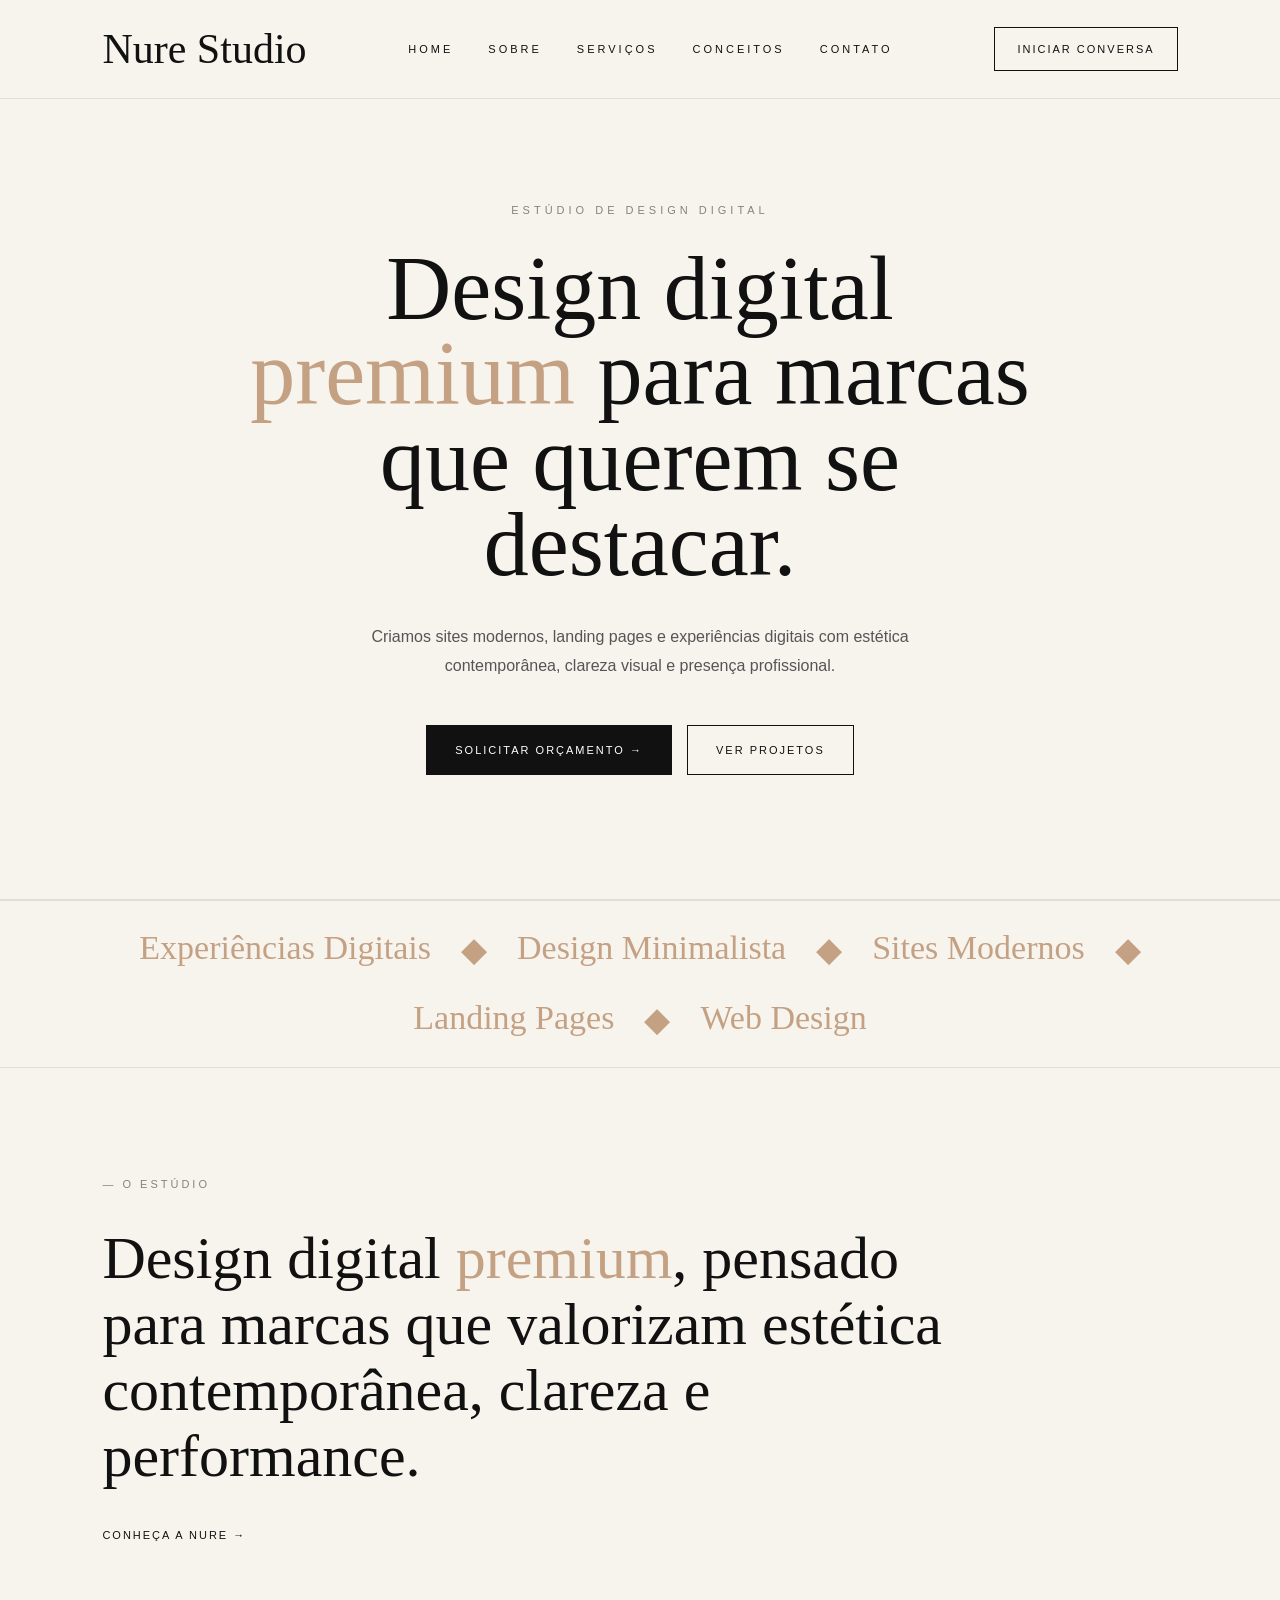
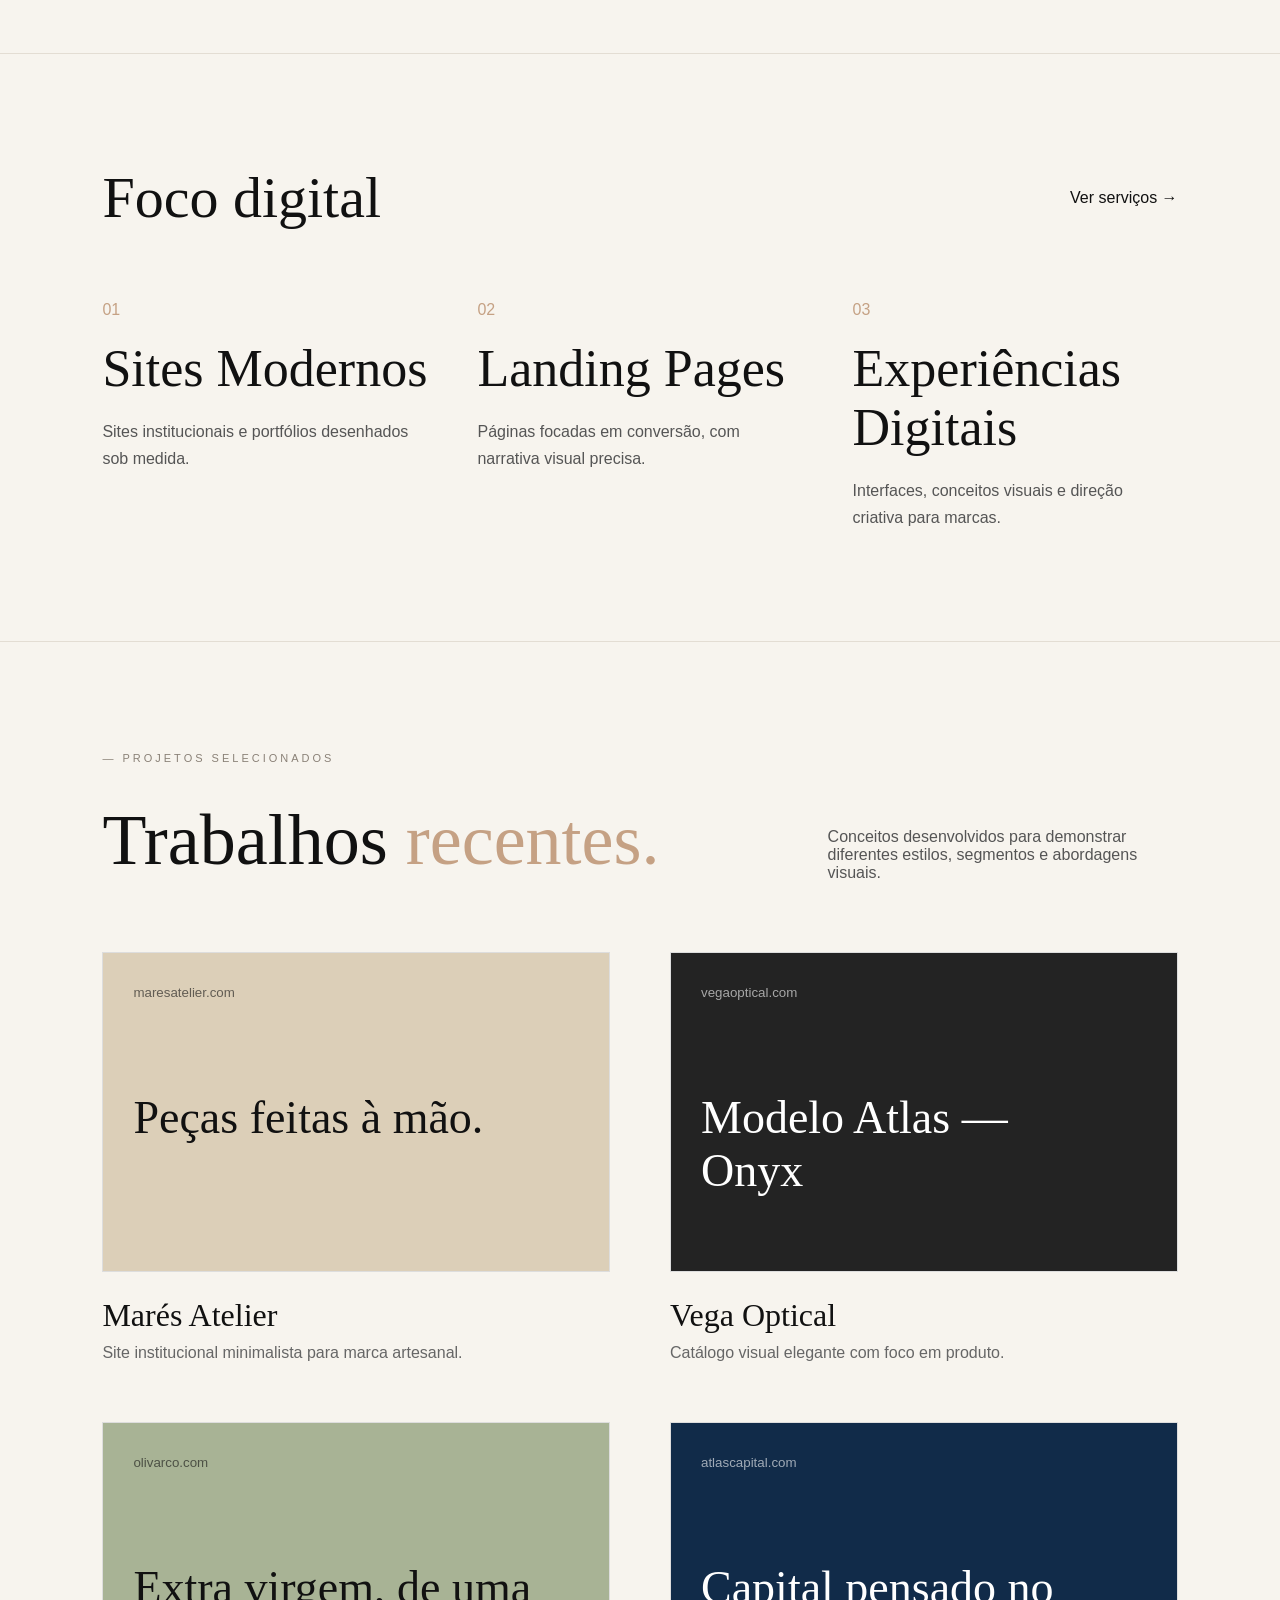
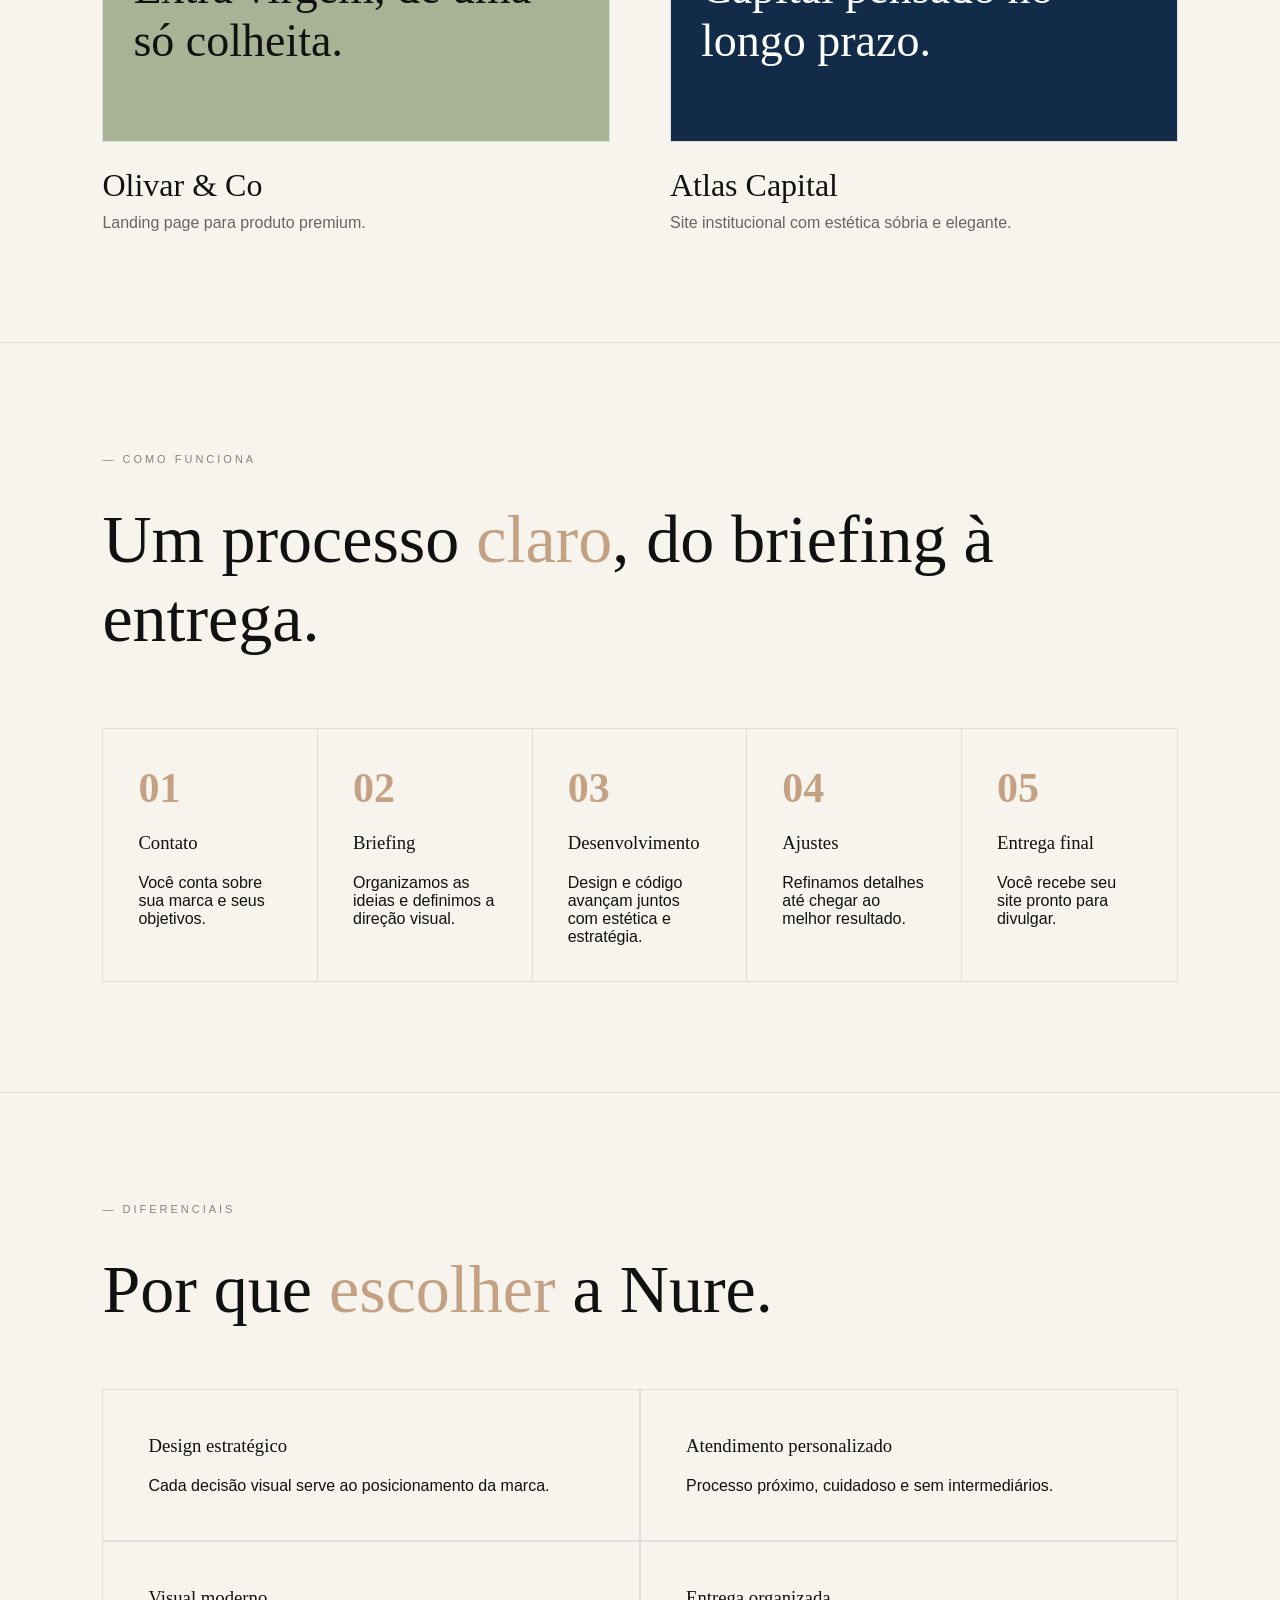
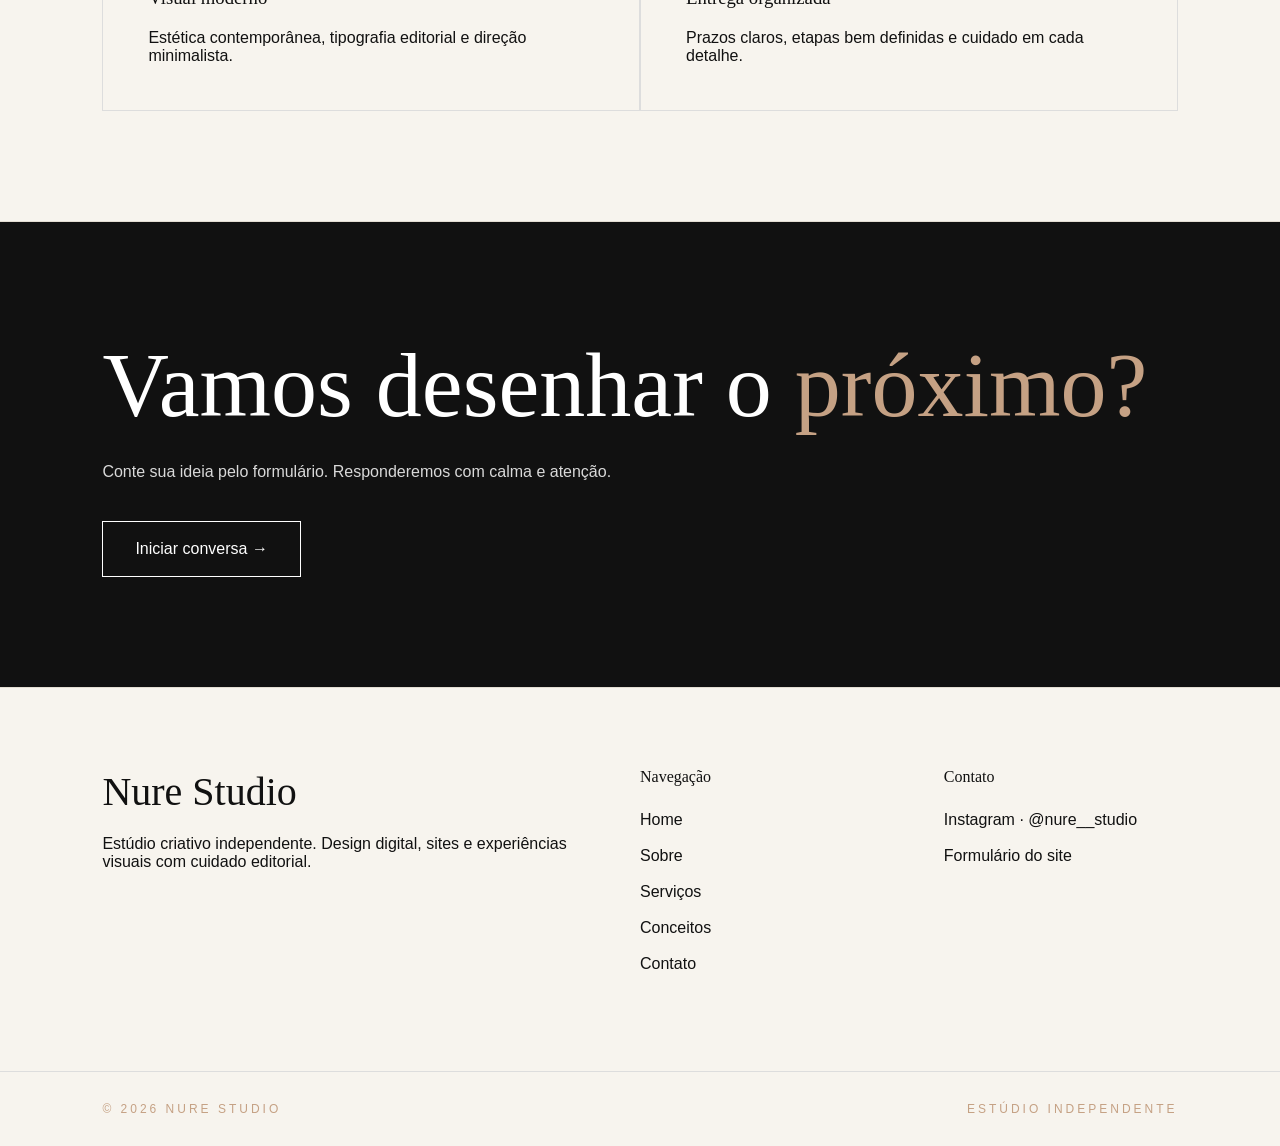
==== index.html @ b8e498fc "Primeira versão do site Nure Studio" ====
<!DOCTYPE html>
<html lang="pt-BR">
<head>
  <meta charset="UTF-8">
  <meta name="viewport" content="width=device-width, initial-scale=1.0">
  <title>Nure Studio</title>
  <link rel="stylesheet" href="style.css">
</head>

<body>

<header>
  <div class="logo">Nure Studio</div>

  <nav>
    <a href="#inicio">Home</a>
    <a href="#sobre">Sobre</a>
    <a href="#servicos">Serviços</a>
    <a href="#conceitos">Conceitos</a>
    <a href="#contato">Contato</a>
  </nav>

  <a class="btn-menu" href="https://tally.so/r/obk9oO" target="_blank">Iniciar conversa</a>
</header>

<section class="hero" id="inicio">
  <div class="tag">Estúdio de design digital</div>

  <h1>Design digital <span>premium</span> para marcas que querem se destacar.</h1>

  <p>
    Criamos sites modernos, landing pages e experiências digitais com estética contemporânea,
    clareza visual e presença profissional.
  </p>

  <div class="botoes">
    <a href="https://tally.so/r/obk9oO" target="_blank">Solicitar orçamento →</a>
    <a href="#conceitos">Ver projetos</a>
  </div>
</section>

<div class="faixa">
  <span>Experiências Digitais</span>
  <span>◆</span>
  <span>Design Minimalista</span>
  <span>◆</span>
  <span>Sites Modernos</span>
  <span>◆</span>
  <span>Landing Pages</span>
  <span>◆</span>
  <span>Web Design</span>
</div>

<section class="sobre" id="sobre">
  <div class="mini">— O Estúdio</div>

  <h2>
    Design digital <span>premium</span>, pensado para marcas que valorizam estética contemporânea,
    clareza e performance.
  </h2>

  <a class="link-texto" href="https://instagram.com/nure__studio" target="_blank">Conheça a Nure →</a>
</section>

<section id="servicos">
  <div class="topo-secao">
    <h2>Foco digital</h2>
    <a href="https://tally.so/r/obk9oO" target="_blank">Ver serviços →</a>
  </div>

  <div class="lista-servicos">
    <div>
      <span>01</span>
      <h3>Sites Modernos</h3>
      <p>Sites institucionais e portfólios desenhados sob medida.</p>
    </div>

    <div>
      <span>02</span>
      <h3>Landing Pages</h3>
      <p>Páginas focadas em conversão, com narrativa visual precisa.</p>
    </div>

    <div>
      <span>03</span>
      <h3>Experiências Digitais</h3>
      <p>Interfaces, conceitos visuais e direção criativa para marcas.</p>
    </div>
  </div>
</section>

<section class="projetos" id="conceitos">
  <div class="mini">— Projetos selecionados</div>

  <div class="titulo-duplo">
    <h2>Trabalhos <span>recentes.</span></h2>

    <p>
      Conceitos desenvolvidos para demonstrar diferentes estilos,
      segmentos e abordagens visuais.
    </p>
  </div>

  <div class="grid-projetos">

    <a class="projeto" href="projetos/mares-atelier.html" target="_blank">
      <div class="mockup bege">
        <small>maresatelier.com</small>
        <h3>Peças feitas à mão.</h3>
      </div>
      <h4>Marés Atelier</h4>
      <p>Site institucional minimalista para marca artesanal.</p>
    </a>

    <a class="projeto" href="projetos/vega-optical.html" target="_blank">
      <div class="mockup escuro">
        <small>vegaoptical.com</small>
        <h3>Modelo Atlas — Onyx</h3>
      </div>
      <h4>Vega Optical</h4>
      <p>Catálogo visual elegante com foco em produto.</p>
    </a>

    <a class="projeto" href="projetos/olivar-co.html" target="_blank">
      <div class="mockup verde">
        <small>olivarco.com</small>
        <h3>Extra virgem, de uma só colheita.</h3>
      </div>
      <h4>Olivar & Co</h4>
      <p>Landing page para produto premium.</p>
    </a>

    <a class="projeto" href="projetos/atlas-capital.html" target="_blank">
      <div class="mockup azul">
        <small>atlascapital.com</small>
        <h3>Capital pensado no longo prazo.</h3>
      </div>
      <h4>Atlas Capital</h4>
      <p>Site institucional com estética sóbria e elegante.</p>
    </a>

  </div>
</section>

<section class="processo" id="processo">
  <div class="mini">— Como funciona</div>

  <h2>Um processo <span>claro</span>, do briefing à entrega.</h2>

  <div class="passos">
    <div>
      <strong>01</strong>
      <h3>Contato</h3>
      <p>Você conta sobre sua marca e seus objetivos.</p>
    </div>

    <div>
      <strong>02</strong>
      <h3>Briefing</h3>
      <p>Organizamos as ideias e definimos a direção visual.</p>
    </div>

    <div>
      <strong>03</strong>
      <h3>Desenvolvimento</h3>
      <p>Design e código avançam juntos com estética e estratégia.</p>
    </div>

    <div>
      <strong>04</strong>
      <h3>Ajustes</h3>
      <p>Refinamos detalhes até chegar ao melhor resultado.</p>
    </div>

    <div>
      <strong>05</strong>
      <h3>Entrega final</h3>
      <p>Você recebe seu site pronto para divulgar.</p>
    </div>
  </div>
</section>

<section class="diferenciais">
  <div class="mini">— Diferenciais</div>

  <h2>Por que <span>escolher</span> a Nure.</h2>

  <div class="grid-diferenciais">
    <div>
      <h3>Design estratégico</h3>
      <p>Cada decisão visual serve ao posicionamento da marca.</p>
    </div>

    <div>
      <h3>Atendimento personalizado</h3>
      <p>Processo próximo, cuidadoso e sem intermediários.</p>
    </div>

    <div>
      <h3>Visual moderno</h3>
      <p>Estética contemporânea, tipografia editorial e direção minimalista.</p>
    </div>

    <div>
      <h3>Entrega organizada</h3>
      <p>Prazos claros, etapas bem definidas e cuidado em cada detalhe.</p>
    </div>
  </div>
</section>

<section class="contato" id="contato">
  <h2>Vamos desenhar o <span>próximo?</span></h2>

  <p>Conte sua ideia pelo formulário. Responderemos com calma e atenção.</p>

  <a class="btn-final" href="https://tally.so/r/obk9oO" target="_blank">Iniciar conversa →</a>
</section>

<footer>
  <div>
    <h3>Nure Studio</h3>
    <p>Estúdio criativo independente. Design digital, sites e experiências visuais com cuidado editorial.</p>
  </div>

  <div>
    <h4>Navegação</h4>
    <a href="#inicio">Home</a>
    <a href="#sobre">Sobre</a>
    <a href="#servicos">Serviços</a>
    <a href="#conceitos">Conceitos</a>
    <a href="#contato">Contato</a>
  </div>

  <div>
    <h4>Contato</h4>
    <a href="https://instagram.com/nure__studio" target="_blank">Instagram · @nure__studio</a>
    <a href="https://tally.so/r/obk9oO" target="_blank">Formulário do site</a>
  </div>
</footer>

<div class="copy">
  <span>© 2026 Nure Studio</span>
  <span>Estúdio independente</span>
</div>

<script src="script.js"></script>
</body>
</html>
<meta name="description"
content="Nure Studio - Estúdio de design digital especializado em sites modernos, landing pages e experiências digitais.">

<meta name="keywords"
content="site profissional, landing page, web design, design digital, nure studio">

<meta name="author"
content="Nure Studio">
---- style.css ----
*{
    margin:0;
    padding:0;
    box-sizing:border-box;
}

html{
    scroll-behavior:smooth;
}

body{
    background:#F7F4EE;
    color:#111;
    font-family:Arial, sans-serif;
}

h1,h2,h3,h4{
    font-family:Georgia,"Times New Roman",serif;
    font-weight:400;
}

a{
    text-decoration:none;
    color:inherit;
}

span{
    color:#C5A184;
}

/* HEADER */

header{

    width:100%;

    padding:25px 8%;

    display:flex;

    justify-content:space-between;

    align-items:center;

    position:fixed;

    top:0;

    left:0;

    background:#F7F4EE;

    border-bottom:1px solid #E3DDD3;

    z-index:999;

}

.logo{

    font-family:Georgia;

    font-size:42px;

}

nav{

    display:flex;

    gap:35px;

}

nav a{

    font-size:11px;

    letter-spacing:3px;

    text-transform:uppercase;

}

.btn-menu{

    border:1px solid #111;

    padding:15px 22px;

    font-size:11px;

    letter-spacing:2px;

    text-transform:uppercase;

    transition:.3s;

}

.btn-menu:hover{

    background:#111;

    color:white;

}

/* HERO */

.hero{

    min-height:100vh;

    padding:180px 8% 100px;

    display:flex;

    flex-direction:column;

    align-items:center;

    justify-content:center;

    text-align:center;

}

.tag{

    font-size:11px;

    letter-spacing:4px;

    text-transform:uppercase;

    color:#8a8177;

    margin-bottom:30px;

}

.hero h1{

    max-width:850px;

    font-size:90px;

    line-height:.95;

}

.hero p{

    max-width:650px;

    margin-top:35px;

    color:#555;

    line-height:1.8;

}

.botoes{

    margin-top:45px;

    display:flex;

    gap:15px;

}

.botoes a{

    padding:18px 28px;

    border:1px solid #111;

    font-size:11px;

    letter-spacing:2px;

    text-transform:uppercase;

}

.botoes a:first-child{

    background:#111;

    color:white;

}

/* FAIXA */

.faixa{

    padding:28px;

    border-top:1px solid #E3DDD3;

    border-bottom:1px solid #E3DDD3;

    display:flex;

    justify-content:center;

    gap:30px;

    flex-wrap:wrap;

    font-family:Georgia;

    font-size:34px;

    color:#666;

}

/* GERAL */

section{

    padding:110px 8%;

    border-bottom:1px solid #E3DDD3;

}

.mini{

    font-size:11px;

    letter-spacing:3px;

    text-transform:uppercase;

    color:#8a8177;

    margin-bottom:35px;

}

/* SOBRE */

.sobre h2{

    max-width:900px;

    font-size:60px;

    line-height:1.1;

}

.link-texto{

    margin-top:40px;

    display:inline-block;

    font-size:11px;

    letter-spacing:2px;

    text-transform:uppercase;

}

/* SERVIÇOS */

.topo-secao{

    display:flex;

    justify-content:space-between;

    align-items:center;

    margin-bottom:70px;

}

.topo-secao h2{

    font-size:58px;

}

.lista-servicos{

    display:grid;

    grid-template-columns:repeat(3,1fr);

    gap:50px;

}

.lista-servicos h3{

    margin-top:20px;

    font-size:52px;

}

.lista-servicos p{

    margin-top:20px;

    color:#555;

    line-height:1.7;

}

/* PROJETOS */

.titulo-duplo{

    display:flex;

    justify-content:space-between;

    align-items:flex-end;

    margin-bottom:70px;

}

.titulo-duplo h2{

    font-size:72px;

}

.titulo-duplo p{

    max-width:350px;

    color:#555;

}

.grid-projetos{

    display:grid;

    grid-template-columns:repeat(2,1fr);

    gap:60px;

}

.projeto{

    display:block;

    color:inherit;

}

.mockup{

    height:320px;

    border:1px solid #ddd;

    padding:30px;

    transition:.35s;

}

.mockup small{

    opacity:.6;

}

.mockup h3{

    margin-top:90px;

    font-size:46px;

    max-width:400px;

}

.projeto:hover .mockup{

    transform:translateY(-10px);

}

.bege{

    background:#DCCFB8;

}

.escuro{

    background:#232323;

    color:white;

}

.verde{

    background:#A8B395;

}

.azul{

    background:#112B49;

    color:white;

}

.projeto h4{

    margin-top:25px;

    font-size:32px;

}

.projeto p{

    margin-top:10px;

    color:#666;

}

/* PROCESSO */

.processo h2{

    font-size:68px;

    margin-bottom:70px;

}

.passos{

    display:grid;

    grid-template-columns:repeat(5,1fr);

    border:1px solid #ddd;

}

.passos div{

    padding:35px;

    border-right:1px solid #ddd;

}

.passos div:last-child{

    border-right:none;

}

.passos strong{

    font-size:42px;

    color:#C5A184;

    font-family:Georgia;

}

.passos h3{

    margin-top:20px;

    margin-bottom:20px;

}

/* DIFERENCIAIS */

.diferenciais h2{

    font-size:68px;

    margin-bottom:60px;

}

.grid-diferenciais{

    display:grid;

    grid-template-columns:repeat(2,1fr);

}

.grid-diferenciais div{

    padding:45px;

    border:1px solid #ddd;

}

.grid-diferenciais h3{

    margin-bottom:20px;

}

/* CONTATO */

.contato{

    background:#111;

    color:white;

}

.contato h2{

    font-size:92px;

}

.contato p{

    margin-top:25px;

    color:#d9d9d9;

}

.btn-final{

    display:inline-block;

    margin-top:40px;

    padding:18px 32px;

    border:1px solid white;

}

/* FOOTER */

footer{

    display:grid;

    grid-template-columns:2fr 1fr 1fr;

    gap:70px;

    padding:80px 8%;

}

footer h3{

    font-size:40px;

    margin-bottom:20px;

}

footer h4{

    margin-bottom:25px;

}

footer a{

    display:block;

    margin-bottom:18px;

}

.copy{

    border-top:1px solid #ddd;

    padding:30px 8%;

    display:flex;

    justify-content:space-between;

    font-size:12px;

    letter-spacing:3px;

    text-transform:uppercase;

}

/* RESPONSIVO */

@media(max-width:900px){

    nav{

        display:none;

    }

    .hero h1{

        font-size:55px;

    }

    .faixa{

        font-size:22px;

    }

    .lista-servicos,

    .grid-projetos,

    .passos,

    .grid-diferenciais,

    footer{

        grid-template-columns:1fr;

    }

    .titulo-duplo{

        flex-direction:column;

        gap:30px;

    }

    .contato h2{

        font-size:56px;

    }

}
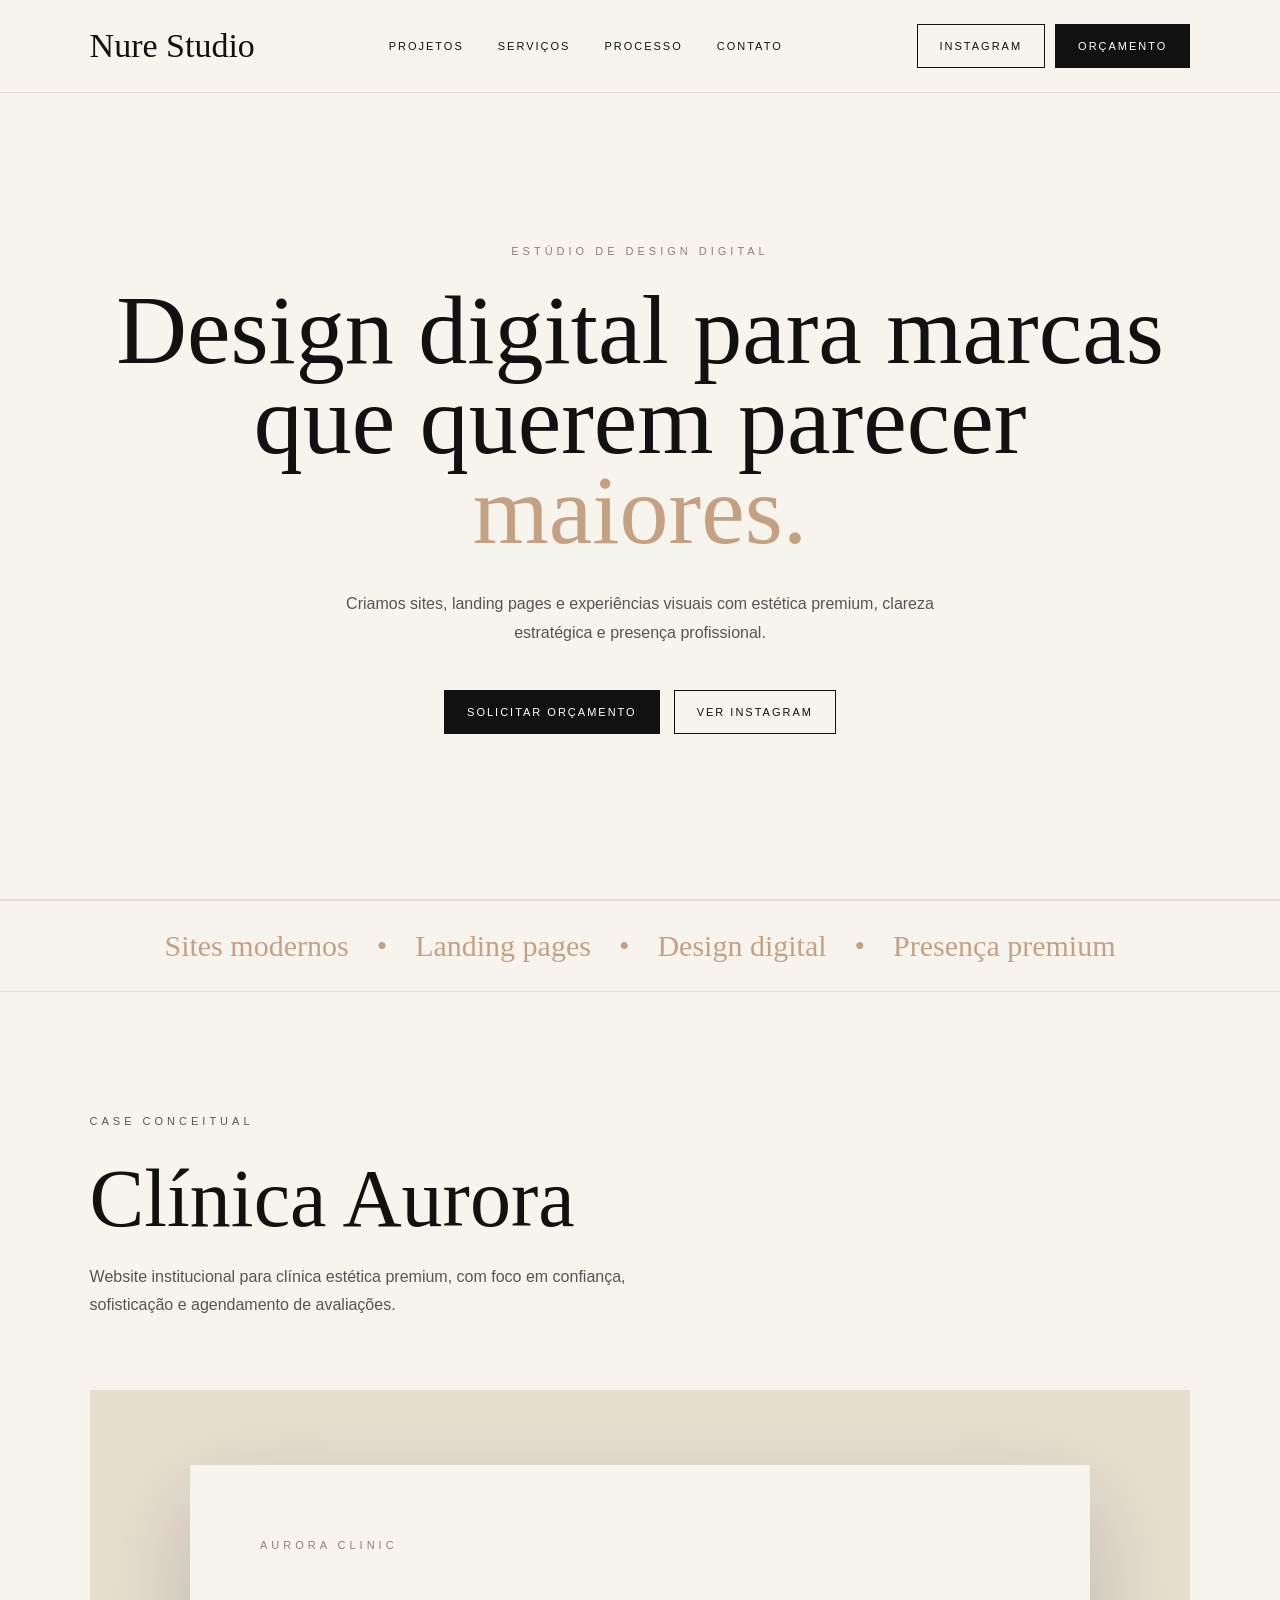
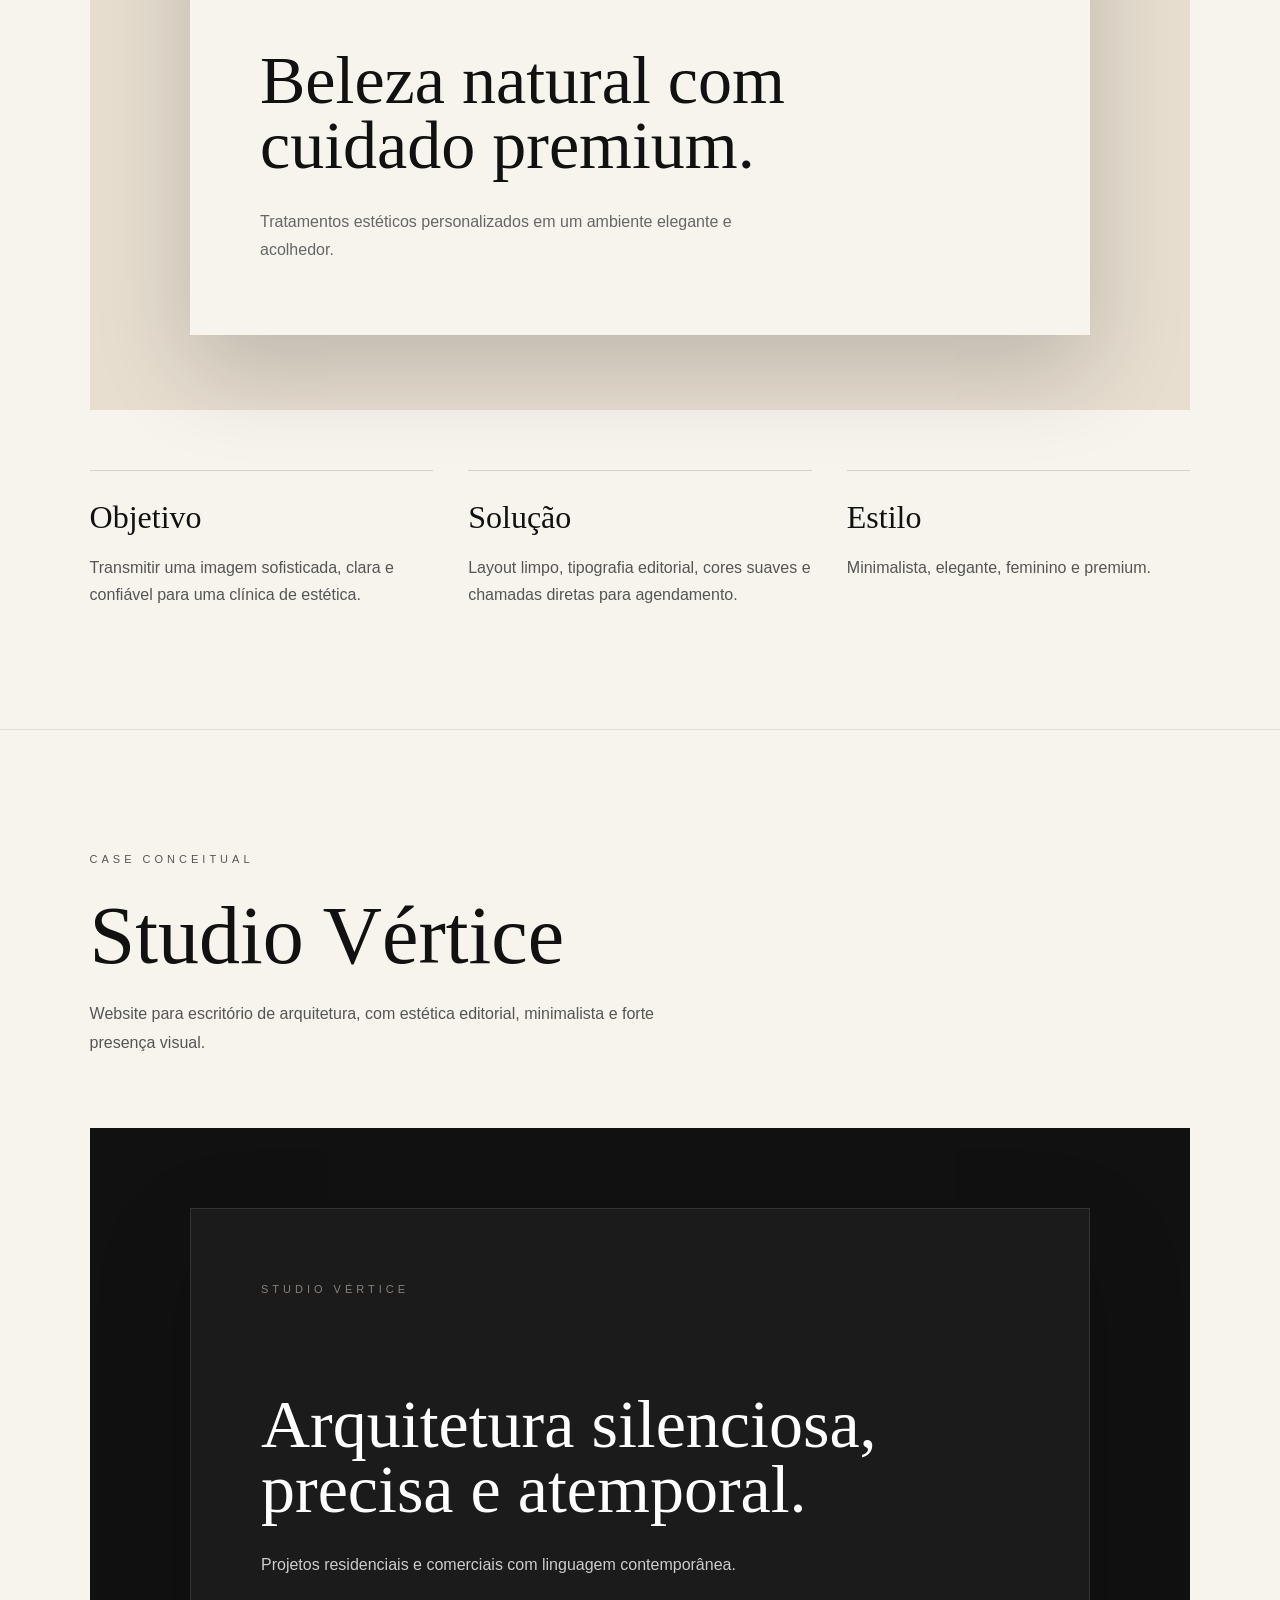
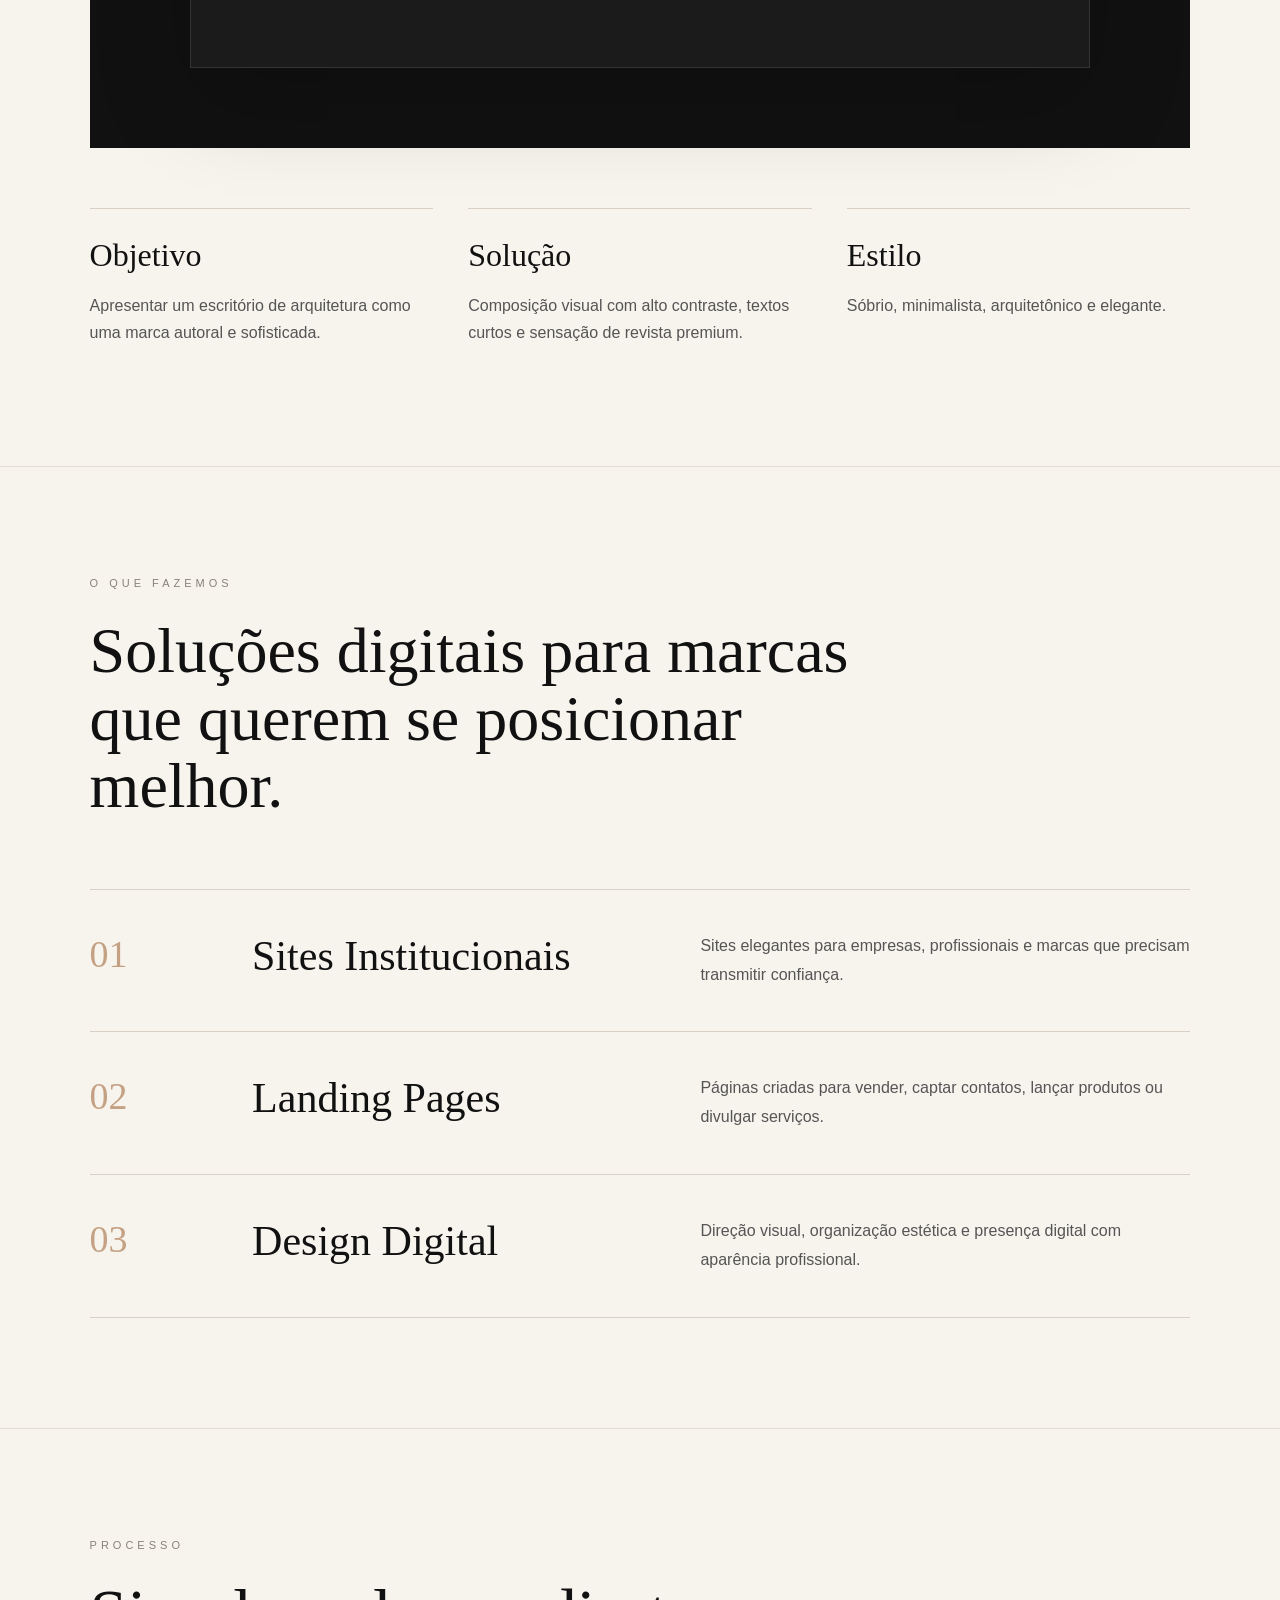
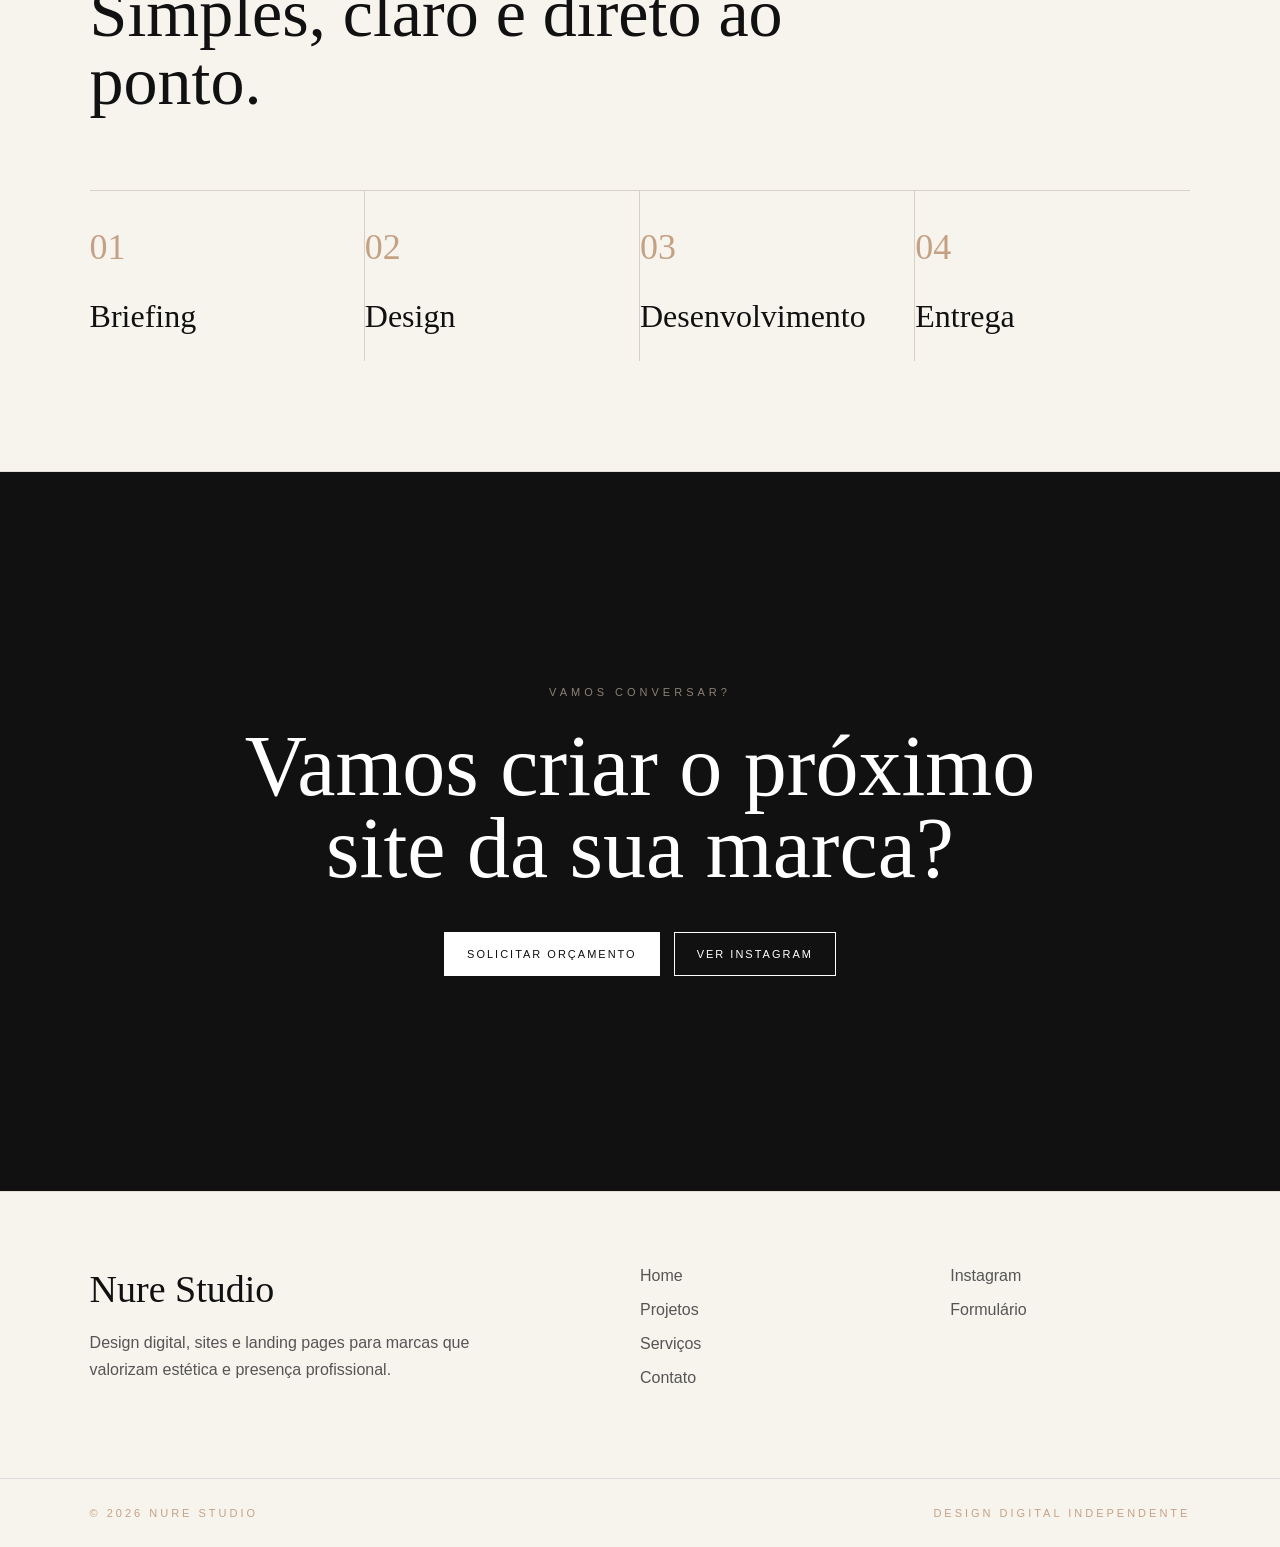
==== commit 76b05192: "Atualização da home da Nure Studio Nova home, melhorias no layout, projetos e responsividade." ====
--- a/index.html
+++ b/index.html
@@ -3,254 +3,225 @@
 <head>
   <meta charset="UTF-8">
   <meta name="viewport" content="width=device-width, initial-scale=1.0">
-  <title>Nure Studio</title>
+
+  <title>Nure Studio | Design digital premium</title>
+
+  <meta name="description" content="Nure Studio cria sites modernos, landing pages e experiências digitais premium para marcas que querem parecer maiores.">
+
   <link rel="stylesheet" href="style.css">
 </head>
 
 <body>
 
 <header>
-  <div class="logo">Nure Studio</div>
+  <a href="#inicio" class="logo">Nure Studio</a>
 
   <nav>
-    <a href="#inicio">Home</a>
-    <a href="#sobre">Sobre</a>
+    <a href="#projetos">Projetos</a>
     <a href="#servicos">Serviços</a>
-    <a href="#conceitos">Conceitos</a>
+    <a href="#processo">Processo</a>
     <a href="#contato">Contato</a>
   </nav>
 
-  <a class="btn-menu" href="https://tally.so/r/obk9oO" target="_blank">Iniciar conversa</a>
+  <div class="header-actions">
+    <a href="https://www.instagram.com/nure__studio" target="_blank" class="btn-outline">Instagram</a>
+    <a href="https://tally.so/r/obk9oO" target="_blank" class="btn-dark">Orçamento</a>
+  </div>
 </header>
 
-<section class="hero" id="inicio">
-  <div class="tag">Estúdio de design digital</div>
-
-  <h1>Design digital <span>premium</span> para marcas que querem se destacar.</h1>
-
-  <p>
-    Criamos sites modernos, landing pages e experiências digitais com estética contemporânea,
-    clareza visual e presença profissional.
-  </p>
-
-  <div class="botoes">
-    <a href="https://tally.so/r/obk9oO" target="_blank">Solicitar orçamento →</a>
-    <a href="#conceitos">Ver projetos</a>
-  </div>
-</section>
-
-<div class="faixa">
-  <span>Experiências Digitais</span>
-  <span>◆</span>
-  <span>Design Minimalista</span>
-  <span>◆</span>
-  <span>Sites Modernos</span>
-  <span>◆</span>
-  <span>Landing Pages</span>
-  <span>◆</span>
-  <span>Web Design</span>
-</div>
-
-<section class="sobre" id="sobre">
-  <div class="mini">— O Estúdio</div>
-
-  <h2>
-    Design digital <span>premium</span>, pensado para marcas que valorizam estética contemporânea,
-    clareza e performance.
-  </h2>
-
-  <a class="link-texto" href="https://instagram.com/nure__studio" target="_blank">Conheça a Nure →</a>
-</section>
-
-<section id="servicos">
-  <div class="topo-secao">
-    <h2>Foco digital</h2>
-    <a href="https://tally.so/r/obk9oO" target="_blank">Ver serviços →</a>
-  </div>
-
-  <div class="lista-servicos">
-    <div>
-      <span>01</span>
-      <h3>Sites Modernos</h3>
-      <p>Sites institucionais e portfólios desenhados sob medida.</p>
-    </div>
-
-    <div>
-      <span>02</span>
-      <h3>Landing Pages</h3>
-      <p>Páginas focadas em conversão, com narrativa visual precisa.</p>
-    </div>
-
-    <div>
-      <span>03</span>
-      <h3>Experiências Digitais</h3>
-      <p>Interfaces, conceitos visuais e direção criativa para marcas.</p>
-    </div>
-  </div>
-</section>
-
-<section class="projetos" id="conceitos">
-  <div class="mini">— Projetos selecionados</div>
-
-  <div class="titulo-duplo">
-    <h2>Trabalhos <span>recentes.</span></h2>
-
-    <p>
-      Conceitos desenvolvidos para demonstrar diferentes estilos,
-      segmentos e abordagens visuais.
+<main>
+
+  <section class="hero" id="inicio">
+    <p class="eyebrow">Estúdio de design digital</p>
+
+    <h1>
+      Design digital para marcas que querem parecer <span>maiores.</span>
+    </h1>
+
+    <p class="hero-text">
+      Criamos sites, landing pages e experiências visuais com estética premium,
+      clareza estratégica e presença profissional.
     </p>
-  </div>
-
-  <div class="grid-projetos">
-
-    <a class="projeto" href="projetos/mares-atelier.html" target="_blank">
-      <div class="mockup bege">
-        <small>maresatelier.com</small>
-        <h3>Peças feitas à mão.</h3>
-      </div>
-      <h4>Marés Atelier</h4>
-      <p>Site institucional minimalista para marca artesanal.</p>
-    </a>
-
-    <a class="projeto" href="projetos/vega-optical.html" target="_blank">
-      <div class="mockup escuro">
-        <small>vegaoptical.com</small>
-        <h3>Modelo Atlas — Onyx</h3>
-      </div>
-      <h4>Vega Optical</h4>
-      <p>Catálogo visual elegante com foco em produto.</p>
-    </a>
-
-    <a class="projeto" href="projetos/olivar-co.html" target="_blank">
-      <div class="mockup verde">
-        <small>olivarco.com</small>
-        <h3>Extra virgem, de uma só colheita.</h3>
-      </div>
-      <h4>Olivar & Co</h4>
-      <p>Landing page para produto premium.</p>
-    </a>
-
-    <a class="projeto" href="projetos/atlas-capital.html" target="_blank">
-      <div class="mockup azul">
-        <small>atlascapital.com</small>
-        <h3>Capital pensado no longo prazo.</h3>
-      </div>
-      <h4>Atlas Capital</h4>
-      <p>Site institucional com estética sóbria e elegante.</p>
-    </a>
-
-  </div>
-</section>
-
-<section class="processo" id="processo">
-  <div class="mini">— Como funciona</div>
-
-  <h2>Um processo <span>claro</span>, do briefing à entrega.</h2>
-
-  <div class="passos">
-    <div>
-      <strong>01</strong>
-      <h3>Contato</h3>
-      <p>Você conta sobre sua marca e seus objetivos.</p>
-    </div>
-
-    <div>
-      <strong>02</strong>
-      <h3>Briefing</h3>
-      <p>Organizamos as ideias e definimos a direção visual.</p>
-    </div>
-
-    <div>
-      <strong>03</strong>
-      <h3>Desenvolvimento</h3>
-      <p>Design e código avançam juntos com estética e estratégia.</p>
-    </div>
-
-    <div>
-      <strong>04</strong>
-      <h3>Ajustes</h3>
-      <p>Refinamos detalhes até chegar ao melhor resultado.</p>
-    </div>
-
-    <div>
-      <strong>05</strong>
-      <h3>Entrega final</h3>
-      <p>Você recebe seu site pronto para divulgar.</p>
-    </div>
-  </div>
-</section>
-
-<section class="diferenciais">
-  <div class="mini">— Diferenciais</div>
-
-  <h2>Por que <span>escolher</span> a Nure.</h2>
-
-  <div class="grid-diferenciais">
-    <div>
-      <h3>Design estratégico</h3>
-      <p>Cada decisão visual serve ao posicionamento da marca.</p>
-    </div>
-
-    <div>
-      <h3>Atendimento personalizado</h3>
-      <p>Processo próximo, cuidadoso e sem intermediários.</p>
-    </div>
-
-    <div>
-      <h3>Visual moderno</h3>
-      <p>Estética contemporânea, tipografia editorial e direção minimalista.</p>
-    </div>
-
-    <div>
-      <h3>Entrega organizada</h3>
-      <p>Prazos claros, etapas bem definidas e cuidado em cada detalhe.</p>
-    </div>
-  </div>
-</section>
-
-<section class="contato" id="contato">
-  <h2>Vamos desenhar o <span>próximo?</span></h2>
-
-  <p>Conte sua ideia pelo formulário. Responderemos com calma e atenção.</p>
-
-  <a class="btn-final" href="https://tally.so/r/obk9oO" target="_blank">Iniciar conversa →</a>
-</section>
+
+    <div class="hero-buttons">
+      <a href="https://tally.so/r/obk9oO" target="_blank" class="btn-dark">Solicitar orçamento</a>
+      <a href="https://www.instagram.com/nure__studio" target="_blank" class="btn-outline">Ver Instagram</a>
+    </div>
+  </section>
+
+  <div class="marquee">
+    <span>Sites modernos</span>
+    <span>•</span>
+    <span>Landing pages</span>
+    <span>•</span>
+    <span>Design digital</span>
+    <span>•</span>
+    <span>Presença premium</span>
+  </div>
+
+  <section class="case-section" id="case-aurora">
+    <div class="case-top">
+      <p class="eyebrow">Case conceitual</p>
+      <h2>Clínica Aurora</h2>
+      <p>
+        Website institucional para clínica estética premium, com foco em confiança,
+        sofisticação e agendamento de avaliações.
+      </p>
+    </div>
+
+    <div class="case-visual case-aurora">
+      <div class="case-browser">
+        <small>AURORA CLINIC</small>
+        <h3>Beleza natural com cuidado premium.</h3>
+        <p>Tratamentos estéticos personalizados em um ambiente elegante e acolhedor.</p>
+      </div>
+    </div>
+
+    <div class="case-details">
+      <div>
+        <h3>Objetivo</h3>
+        <p>Transmitir uma imagem sofisticada, clara e confiável para uma clínica de estética.</p>
+      </div>
+
+      <div>
+        <h3>Solução</h3>
+        <p>Layout limpo, tipografia editorial, cores suaves e chamadas diretas para agendamento.</p>
+      </div>
+
+      <div>
+        <h3>Estilo</h3>
+        <p>Minimalista, elegante, feminino e premium.</p>
+      </div>
+    </div>
+  </section>
+
+  <section class="case-section" id="case-vertice">
+    <div class="case-top">
+      <p class="eyebrow">Case conceitual</p>
+      <h2>Studio Vértice</h2>
+      <p>
+        Website para escritório de arquitetura, com estética editorial,
+        minimalista e forte presença visual.
+      </p>
+    </div>
+
+    <div class="case-visual case-vertice">
+      <div class="case-browser dark">
+        <small>STUDIO VÉRTICE</small>
+        <h3>Arquitetura silenciosa, precisa e atemporal.</h3>
+        <p>Projetos residenciais e comerciais com linguagem contemporânea.</p>
+      </div>
+    </div>
+
+    <div class="case-details">
+      <div>
+        <h3>Objetivo</h3>
+        <p>Apresentar um escritório de arquitetura como uma marca autoral e sofisticada.</p>
+      </div>
+
+      <div>
+        <h3>Solução</h3>
+        <p>Composição visual com alto contraste, textos curtos e sensação de revista premium.</p>
+      </div>
+
+      <div>
+        <h3>Estilo</h3>
+        <p>Sóbrio, minimalista, arquitetônico e elegante.</p>
+      </div>
+    </div>
+  </section>
+
+  <section class="services" id="servicos">
+    <div class="section-heading">
+      <p class="eyebrow">O que fazemos</p>
+      <h2>Soluções digitais para marcas que querem se posicionar melhor.</h2>
+    </div>
+
+    <div class="service-list">
+      <div class="service-item">
+        <span>01</span>
+        <h3>Sites Institucionais</h3>
+        <p>Sites elegantes para empresas, profissionais e marcas que precisam transmitir confiança.</p>
+      </div>
+
+      <div class="service-item">
+        <span>02</span>
+        <h3>Landing Pages</h3>
+        <p>Páginas criadas para vender, captar contatos, lançar produtos ou divulgar serviços.</p>
+      </div>
+
+      <div class="service-item">
+        <span>03</span>
+        <h3>Design Digital</h3>
+        <p>Direção visual, organização estética e presença digital com aparência profissional.</p>
+      </div>
+    </div>
+  </section>
+
+  <section class="process" id="processo">
+    <p class="eyebrow">Processo</p>
+
+    <h2>Simples, claro e direto ao ponto.</h2>
+
+    <div class="process-line">
+      <div>
+        <span>01</span>
+        <h3>Briefing</h3>
+      </div>
+
+      <div>
+        <span>02</span>
+        <h3>Design</h3>
+      </div>
+
+      <div>
+        <span>03</span>
+        <h3>Desenvolvimento</h3>
+      </div>
+
+      <div>
+        <span>04</span>
+        <h3>Entrega</h3>
+      </div>
+    </div>
+  </section>
+
+  <section class="cta" id="contato">
+    <p class="eyebrow">Vamos conversar?</p>
+
+    <h2>Vamos criar o próximo site da sua marca?</h2>
+
+    <div class="hero-buttons">
+      <a href="https://tally.so/r/obk9oO" target="_blank" class="btn-light">Solicitar orçamento</a>
+      <a href="https://www.instagram.com/nure__studio" target="_blank" class="btn-outline-light">Ver Instagram</a>
+    </div>
+  </section>
+
+</main>
 
 <footer>
   <div>
     <h3>Nure Studio</h3>
-    <p>Estúdio criativo independente. Design digital, sites e experiências visuais com cuidado editorial.</p>
+    <p>Design digital, sites e landing pages para marcas que valorizam estética e presença profissional.</p>
   </div>
 
   <div>
-    <h4>Navegação</h4>
     <a href="#inicio">Home</a>
-    <a href="#sobre">Sobre</a>
+    <a href="#projetos">Projetos</a>
     <a href="#servicos">Serviços</a>
-    <a href="#conceitos">Conceitos</a>
     <a href="#contato">Contato</a>
   </div>
 
   <div>
-    <h4>Contato</h4>
-    <a href="https://instagram.com/nure__studio" target="_blank">Instagram · @nure__studio</a>
-    <a href="https://tally.so/r/obk9oO" target="_blank">Formulário do site</a>
+    <a href="https://www.instagram.com/nure__studio" target="_blank">Instagram</a>
+    <a href="https://tally.so/r/obk9oO" target="_blank">Formulário</a>
   </div>
 </footer>
 
 <div class="copy">
   <span>© 2026 Nure Studio</span>
-  <span>Estúdio independente</span>
+  <span>Design digital independente</span>
 </div>
 
-<script src="script.js"></script>
 </body>
-</html>
-<meta name="description"
-content="Nure Studio - Estúdio de design digital especializado em sites modernos, landing pages e experiências digitais.">
-
-<meta name="keywords"
-content="site profissional, landing page, web design, design digital, nure studio">
-
-<meta name="author"
-content="Nure Studio">+</html>
--- a/style.css
+++ b/style.css
@@ -1,669 +1,712 @@
 *{
-    margin:0;
-    padding:0;
-    box-sizing:border-box;
+  margin:0;
+  padding:0;
+  box-sizing:border-box;
 }
 
 html{
-    scroll-behavior:smooth;
+  scroll-behavior:smooth;
 }
 
 body{
-    background:#F7F4EE;
-    color:#111;
-    font-family:Arial, sans-serif;
+  background:#F7F4EE;
+  color:#111;
+  font-family:Arial, sans-serif;
+}
+
+a{
+  color:inherit;
+  text-decoration:none;
 }
 
 h1,h2,h3,h4{
-    font-family:Georgia,"Times New Roman",serif;
-    font-weight:400;
-}
-
-a{
-    text-decoration:none;
-    color:inherit;
+  font-family:Georgia,"Times New Roman",serif;
+  font-weight:400;
 }
 
 span{
-    color:#C5A184;
+  color:#C5A184;
 }
 
 /* HEADER */
 
 header{
-
-    width:100%;
-
-    padding:25px 8%;
-
-    display:flex;
-
-    justify-content:space-between;
-
-    align-items:center;
-
-    position:fixed;
-
-    top:0;
-
-    left:0;
-
-    background:#F7F4EE;
-
-    border-bottom:1px solid #E3DDD3;
-
-    z-index:999;
-
+  width:100%;
+  position:fixed;
+  top:0;
+  left:0;
+  z-index:999;
+  padding:24px 7%;
+  display:flex;
+  align-items:center;
+  justify-content:space-between;
+  background:rgba(247,244,238,.94);
+  backdrop-filter:blur(14px);
+  border-bottom:1px solid #E3DDD3;
 }
 
 .logo{
-
-    font-family:Georgia;
-
+  font-family:Georgia,"Times New Roman",serif;
+  font-size:34px;
+}
+
+nav{
+  display:flex;
+  gap:34px;
+}
+
+nav a,
+.btn-dark,
+.btn-outline,
+.btn-light,
+.btn-outline-light{
+  font-size:11px;
+  letter-spacing:2px;
+  text-transform:uppercase;
+}
+
+.header-actions{
+  display:flex;
+  gap:10px;
+  align-items:center;
+}
+
+.btn-dark,
+.btn-outline,
+.btn-light,
+.btn-outline-light{
+  display:inline-block;
+  padding:15px 22px;
+  border:1px solid #111;
+  transition:.3s ease;
+}
+
+.btn-dark{
+  background:#111;
+  color:#fff;
+}
+
+.btn-dark:hover,
+.btn-outline:hover{
+  background:#111;
+  color:#fff;
+  opacity:.85;
+}
+
+/* HERO */
+
+.hero{
+  min-height:100vh;
+  padding:170px 7% 90px;
+  display:flex;
+  flex-direction:column;
+  align-items:center;
+  justify-content:center;
+  text-align:center;
+}
+
+.eyebrow{
+  font-size:11px;
+  letter-spacing:4px;
+  text-transform:uppercase;
+  color:#8a8177;
+  margin-bottom:28px;
+}
+
+.hero h1{
+  max-width:1050px;
+  font-size:98px;
+  line-height:.92;
+}
+
+.hero-text{
+  max-width:650px;
+  margin-top:35px;
+  color:#555;
+  line-height:1.8;
+  font-size:16px;
+}
+
+.hero-buttons{
+  margin-top:42px;
+  display:flex;
+  gap:14px;
+  justify-content:center;
+  flex-wrap:wrap;
+}
+
+/* MARQUEE */
+
+.marquee{
+  padding:28px 7%;
+  display:flex;
+  justify-content:center;
+  gap:28px;
+  flex-wrap:wrap;
+  border-top:1px solid #E3DDD3;
+  border-bottom:1px solid #E3DDD3;
+  font-family:Georgia,"Times New Roman",serif;
+  font-size:30px;
+  color:#666;
+}
+
+/* SECTIONS */
+
+section{
+  padding:110px 7%;
+  border-bottom:1px solid #E3DDD3;
+}
+
+.section-heading{
+  max-width:780px;
+  margin-bottom:70px;
+}
+
+.section-heading h2{
+  font-size:64px;
+  line-height:1.05;
+}
+
+/* PROJECTS */
+
+.projects{
+  padding-top:130px;
+}
+
+.project-card{
+  display:grid;
+  grid-template-columns:.85fr 1.4fr;
+  gap:60px;
+  align-items:center;
+  margin-bottom:120px;
+}
+
+.project-card:last-child{
+  margin-bottom:0;
+}
+
+.project-card.reverse{
+  grid-template-columns:1.4fr .85fr;
+}
+
+.project-card.reverse .project-info{
+  order:2;
+}
+
+.project-card.reverse .project-preview{
+  order:1;
+}
+
+.project-info span{
+  font-family:Georgia,"Times New Roman",serif;
+  font-size:42px;
+}
+
+.project-info h3{
+  margin-top:25px;
+  font-size:58px;
+  line-height:1;
+}
+
+.project-info p{
+  margin-top:24px;
+  color:#555;
+  line-height:1.8;
+  max-width:420px;
+}
+
+.project-link{
+  display:inline-block;
+  margin-top:34px;
+  font-size:11px;
+  letter-spacing:2px;
+  text-transform:uppercase;
+}
+
+.project-link:hover{
+  color:#C5A184;
+}
+
+.project-preview{
+  min-height:520px;
+  padding:55px;
+  display:flex;
+  align-items:center;
+  justify-content:center;
+}
+
+.preview-light{
+  background:#E7DED0;
+}
+
+.preview-dark{
+  background:#111;
+}
+
+.browser{
+  width:100%;
+  max-width:720px;
+  min-height:390px;
+  background:#F7F4EE;
+  box-shadow:0 30px 80px rgba(0,0,0,.18);
+}
+
+.browser-top{
+  height:42px;
+  border-bottom:1px solid #ddd;
+  position:relative;
+}
+
+.browser-top::before{
+  content:"";
+  position:absolute;
+  left:20px;
+  top:16px;
+  width:10px;
+  height:10px;
+  border-radius:50%;
+  background:#C5A184;
+  box-shadow:18px 0 0 #C5A184,36px 0 0 #C5A184;
+}
+
+.browser-content{
+  padding:55px;
+}
+
+.browser-content small{
+  font-size:11px;
+  letter-spacing:3px;
+  color:#777;
+}
+
+.browser-content h4{
+  margin-top:70px;
+  max-width:520px;
+  font-size:54px;
+  line-height:1;
+}
+
+.fake-button{
+  margin-top:45px;
+  width:150px;
+  height:42px;
+  border:1px solid #111;
+}
+
+/* CASES COMPLETOS */
+
+.case-section{
+  padding:120px 7%;
+  border-bottom:1px solid #E3DDD3;
+}
+
+.case-top{
+  max-width:850px;
+  margin-bottom:70px;
+}
+
+.case-top h2{
+  font-size:82px;
+  line-height:.95;
+  margin-bottom:25px;
+}
+
+.case-top p{
+  color:#555;
+  line-height:1.8;
+  max-width:620px;
+}
+
+.case-visual{
+  min-height:620px;
+  padding:70px;
+  display:flex;
+  align-items:center;
+  justify-content:center;
+  margin-bottom:60px;
+}
+
+.case-aurora{
+  background:#E7DED0;
+}
+
+.case-vertice{
+  background:#111;
+}
+
+.case-browser{
+  width:100%;
+  max-width:900px;
+  min-height:460px;
+  background:#F7F4EE;
+  padding:70px;
+  box-shadow:0 35px 90px rgba(0,0,0,.18);
+}
+
+.case-browser.dark{
+  background:#1b1b1b;
+  color:white;
+  border:1px solid #333;
+}
+
+.case-browser small{
+  font-size:11px;
+  letter-spacing:4px;
+  color:#8a8177;
+}
+
+.case-browser h3{
+  margin-top:95px;
+  max-width:650px;
+  font-size:68px;
+  line-height:.95;
+}
+
+.case-browser p{
+  margin-top:30px;
+  color:#666;
+  max-width:480px;
+  line-height:1.8;
+}
+
+.case-browser.dark p{
+  color:#ccc;
+}
+
+.case-details{
+  display:grid;
+  grid-template-columns:repeat(3,1fr);
+  gap:35px;
+}
+
+.case-details div{
+  border-top:1px solid #D8D0C5;
+  padding-top:28px;
+}
+
+.case-details h3{
+  font-size:32px;
+  margin-bottom:18px;
+}
+
+.case-details p{
+  color:#555;
+  line-height:1.7;
+}
+
+/* SERVICES */
+
+.service-list{
+  border-top:1px solid #D8D0C5;
+}
+
+.service-item{
+  display:grid;
+  grid-template-columns:.3fr 1fr 1.2fr;
+  gap:40px;
+  padding:42px 0;
+  border-bottom:1px solid #D8D0C5;
+  align-items:start;
+}
+
+.service-item span{
+  font-family:Georgia,"Times New Roman",serif;
+  font-size:38px;
+}
+
+.service-item h3{
+  font-size:42px;
+}
+
+.service-item p{
+  color:#555;
+  line-height:1.8;
+  max-width:520px;
+}
+
+/* PROCESS */
+
+.process h2{
+  font-size:68px;
+  max-width:760px;
+  line-height:1;
+}
+
+.process-line{
+  margin-top:75px;
+  display:grid;
+  grid-template-columns:repeat(4,1fr);
+  border-top:1px solid #D8D0C5;
+}
+
+.process-line div{
+  padding:35px 25px 0 0;
+  border-right:1px solid #D8D0C5;
+  min-height:170px;
+}
+
+.process-line div:last-child{
+  border-right:none;
+}
+
+.process-line span{
+  font-family:Georgia,"Times New Roman",serif;
+  font-size:36px;
+}
+
+.process-line h3{
+  margin-top:30px;
+  font-size:32px;
+}
+
+/* CTA */
+
+.cta{
+  min-height:80vh;
+  background:#111;
+  color:#fff;
+  display:flex;
+  flex-direction:column;
+  align-items:center;
+  justify-content:center;
+  text-align:center;
+}
+
+.cta h2{
+  max-width:900px;
+  font-size:86px;
+  line-height:.95;
+}
+
+.btn-light{
+  background:#fff;
+  color:#111;
+  border:1px solid #fff;
+}
+
+.btn-outline-light{
+  color:#fff;
+  border:1px solid #fff;
+}
+
+.btn-light:hover{
+  opacity:.8;
+}
+
+.btn-outline-light:hover{
+  background:#fff;
+  color:#111;
+}
+
+/* FOOTER */
+
+footer{
+  padding:75px 7%;
+  display:grid;
+  grid-template-columns:2fr 1fr 1fr;
+  gap:70px;
+}
+
+footer h3{
+  font-size:38px;
+  margin-bottom:18px;
+}
+
+footer p{
+  color:#555;
+  line-height:1.7;
+  max-width:430px;
+}
+
+footer a{
+  display:block;
+  color:#555;
+  margin-bottom:16px;
+}
+
+footer a:hover{
+  color:#111;
+}
+
+.copy{
+  padding:28px 7%;
+  border-top:1px solid #ddd;
+  display:flex;
+  justify-content:space-between;
+  gap:20px;
+  font-size:11px;
+  letter-spacing:3px;
+  text-transform:uppercase;
+  color:#555;
+}
+
+/* RESPONSIVO */
+
+@media(max-width:1050px){
+  nav{
+    display:none;
+  }
+
+  .hero h1{
+    font-size:72px;
+  }
+
+  .project-card,
+  .project-card.reverse{
+    grid-template-columns:1fr;
+  }
+
+  .project-card.reverse .project-info,
+  .project-card.reverse .project-preview{
+    order:initial;
+  }
+
+  .service-item{
+    grid-template-columns:1fr;
+    gap:20px;
+  }
+
+  .process-line{
+    grid-template-columns:repeat(2,1fr);
+  }
+}
+
+@media(max-width:900px){
+  .case-section{
+    padding:80px 5%;
+  }
+
+  .case-top h2{
+    font-size:52px;
+  }
+
+  .case-visual{
+    min-height:430px;
+    padding:25px;
+  }
+
+  .case-browser{
+    min-height:340px;
+    padding:35px;
+  }
+
+  .case-browser h3{
+    font-size:38px;
+    margin-top:70px;
+  }
+
+  .case-details{
+    grid-template-columns:1fr;
+  }
+}
+
+@media(max-width:700px){
+  header{
+    padding:20px 5%;
+  }
+
+  .logo{
+    font-size:28px;
+  }
+
+  .header-actions{
+    gap:8px;
+  }
+
+  .btn-outline{
+    display:none;
+  }
+
+  .btn-dark,
+  .btn-outline,
+  .btn-light,
+  .btn-outline-light{
+    padding:13px 16px;
+    font-size:10px;
+  }
+
+  .hero{
+    padding:150px 5% 80px;
+  }
+
+  .hero h1{
+    font-size:48px;
+  }
+
+  .hero-text{
+    font-size:15px;
+  }
+
+  .marquee{
+    font-size:22px;
+    gap:18px;
+  }
+
+  section{
+    padding:80px 5%;
+  }
+
+  .section-heading h2,
+  .process h2{
     font-size:42px;
-
-}
-
-nav{
-
-    display:flex;
-
+  }
+
+  .project-card{
     gap:35px;
-
-}
-
-nav a{
-
-    font-size:11px;
-
-    letter-spacing:3px;
-
-    text-transform:uppercase;
-
-}
-
-.btn-menu{
-
-    border:1px solid #111;
-
-    padding:15px 22px;
-
-    font-size:11px;
-
-    letter-spacing:2px;
-
-    text-transform:uppercase;
-
-    transition:.3s;
-
-}
-
-.btn-menu:hover{
-
-    background:#111;
-
-    color:white;
-
-}
-
-/* HERO */
-
-.hero{
-
-    min-height:100vh;
-
-    padding:180px 8% 100px;
-
-    display:flex;
-
+    margin-bottom:85px;
+  }
+
+  .project-info h3{
+    font-size:42px;
+  }
+
+  .project-preview{
+    min-height:420px;
+    padding:25px;
+  }
+
+  .browser{
+    min-height:320px;
+  }
+
+  .browser-content{
+    padding:35px;
+  }
+
+  .browser-content h4{
+    font-size:36px;
+    margin-top:55px;
+  }
+
+  .service-item h3{
+    font-size:34px;
+  }
+
+  .process-line{
+    grid-template-columns:1fr;
+  }
+
+  .process-line div{
+    border-right:none;
+    border-bottom:1px solid #D8D0C5;
+  }
+
+  .process-line div:last-child{
+    border-bottom:none;
+  }
+
+  .cta h2{
+    font-size:46px;
+  }
+
+  footer{
+    grid-template-columns:1fr;
+    gap:45px;
+    padding:65px 5%;
+  }
+
+  .copy{
     flex-direction:column;
-
-    align-items:center;
-
-    justify-content:center;
-
-    text-align:center;
-
-}
-
-.tag{
-
-    font-size:11px;
-
-    letter-spacing:4px;
-
-    text-transform:uppercase;
-
-    color:#8a8177;
-
-    margin-bottom:30px;
-
-}
-
-.hero h1{
-
-    max-width:850px;
-
-    font-size:90px;
-
-    line-height:.95;
-
-}
-
-.hero p{
-
-    max-width:650px;
-
-    margin-top:35px;
-
-    color:#555;
-
-    line-height:1.8;
-
-}
-
-.botoes{
-
-    margin-top:45px;
-
-    display:flex;
-
-    gap:15px;
-
-}
-
-.botoes a{
-
-    padding:18px 28px;
-
-    border:1px solid #111;
-
-    font-size:11px;
-
-    letter-spacing:2px;
-
-    text-transform:uppercase;
-
-}
-
-.botoes a:first-child{
-
-    background:#111;
-
-    color:white;
-
-}
-
-/* FAIXA */
-
-.faixa{
-
-    padding:28px;
-
-    border-top:1px solid #E3DDD3;
-
-    border-bottom:1px solid #E3DDD3;
-
-    display:flex;
-
-    justify-content:center;
-
-    gap:30px;
-
-    flex-wrap:wrap;
-
-    font-family:Georgia;
-
-    font-size:34px;
-
-    color:#666;
-
-}
-
-/* GERAL */
-
-section{
-
-    padding:110px 8%;
-
-    border-bottom:1px solid #E3DDD3;
-
-}
-
-.mini{
-
-    font-size:11px;
-
-    letter-spacing:3px;
-
-    text-transform:uppercase;
-
-    color:#8a8177;
-
-    margin-bottom:35px;
-
-}
-
-/* SOBRE */
-
-.sobre h2{
-
-    max-width:900px;
-
-    font-size:60px;
-
-    line-height:1.1;
-
-}
-
-.link-texto{
-
-    margin-top:40px;
-
-    display:inline-block;
-
-    font-size:11px;
-
-    letter-spacing:2px;
-
-    text-transform:uppercase;
-
-}
-
-/* SERVIÇOS */
-
-.topo-secao{
-
-    display:flex;
-
-    justify-content:space-between;
-
-    align-items:center;
-
-    margin-bottom:70px;
-
-}
-
-.topo-secao h2{
-
-    font-size:58px;
-
-}
-
-.lista-servicos{
-
-    display:grid;
-
-    grid-template-columns:repeat(3,1fr);
-
-    gap:50px;
-
-}
-
-.lista-servicos h3{
-
-    margin-top:20px;
-
-    font-size:52px;
-
-}
-
-.lista-servicos p{
-
-    margin-top:20px;
-
-    color:#555;
-
-    line-height:1.7;
-
-}
-
-/* PROJETOS */
-
-.titulo-duplo{
-
-    display:flex;
-
-    justify-content:space-between;
-
-    align-items:flex-end;
-
-    margin-bottom:70px;
-
-}
-
-.titulo-duplo h2{
-
-    font-size:72px;
-
-}
-
-.titulo-duplo p{
-
-    max-width:350px;
-
-    color:#555;
-
-}
-
-.grid-projetos{
-
-    display:grid;
-
-    grid-template-columns:repeat(2,1fr);
-
-    gap:60px;
-
-}
-
-.projeto{
-
-    display:block;
-
-    color:inherit;
-
-}
-
-.mockup{
-
-    height:320px;
-
-    border:1px solid #ddd;
-
-    padding:30px;
-
-    transition:.35s;
-
-}
-
-.mockup small{
-
-    opacity:.6;
-
-}
-
-.mockup h3{
-
-    margin-top:90px;
-
-    font-size:46px;
-
-    max-width:400px;
-
-}
-
-.projeto:hover .mockup{
-
-    transform:translateY(-10px);
-
-}
-
-.bege{
-
-    background:#DCCFB8;
-
-}
-
-.escuro{
-
-    background:#232323;
-
-    color:white;
-
-}
-
-.verde{
-
-    background:#A8B395;
-
-}
-
-.azul{
-
-    background:#112B49;
-
-    color:white;
-
-}
-
-.projeto h4{
-
-    margin-top:25px;
-
-    font-size:32px;
-
-}
-
-.projeto p{
-
-    margin-top:10px;
-
-    color:#666;
-
-}
-
-/* PROCESSO */
-
-.processo h2{
-
-    font-size:68px;
-
-    margin-bottom:70px;
-
-}
-
-.passos{
-
-    display:grid;
-
-    grid-template-columns:repeat(5,1fr);
-
-    border:1px solid #ddd;
-
-}
-
-.passos div{
-
-    padding:35px;
-
-    border-right:1px solid #ddd;
-
-}
-
-.passos div:last-child{
-
-    border-right:none;
-
-}
-
-.passos strong{
-
-    font-size:42px;
-
-    color:#C5A184;
-
-    font-family:Georgia;
-
-}
-
-.passos h3{
-
-    margin-top:20px;
-
-    margin-bottom:20px;
-
-}
-
-/* DIFERENCIAIS */
-
-.diferenciais h2{
-
-    font-size:68px;
-
-    margin-bottom:60px;
-
-}
-
-.grid-diferenciais{
-
-    display:grid;
-
-    grid-template-columns:repeat(2,1fr);
-
-}
-
-.grid-diferenciais div{
-
-    padding:45px;
-
-    border:1px solid #ddd;
-
-}
-
-.grid-diferenciais h3{
-
-    margin-bottom:20px;
-
-}
-
-/* CONTATO */
-
-.contato{
-
-    background:#111;
-
-    color:white;
-
-}
-
-.contato h2{
-
-    font-size:92px;
-
-}
-
-.contato p{
-
-    margin-top:25px;
-
-    color:#d9d9d9;
-
-}
-
-.btn-final{
-
-    display:inline-block;
-
-    margin-top:40px;
-
-    padding:18px 32px;
-
-    border:1px solid white;
-
-}
-
-/* FOOTER */
-
-footer{
-
-    display:grid;
-
-    grid-template-columns:2fr 1fr 1fr;
-
-    gap:70px;
-
-    padding:80px 8%;
-
-}
-
-footer h3{
-
-    font-size:40px;
-
-    margin-bottom:20px;
-
-}
-
-footer h4{
-
-    margin-bottom:25px;
-
-}
-
-footer a{
-
-    display:block;
-
-    margin-bottom:18px;
-
-}
-
-.copy{
-
-    border-top:1px solid #ddd;
-
-    padding:30px 8%;
-
-    display:flex;
-
-    justify-content:space-between;
-
-    font-size:12px;
-
-    letter-spacing:3px;
-
-    text-transform:uppercase;
-
-}
-
-/* RESPONSIVO */
-
-@media(max-width:900px){
-
-    nav{
-
-        display:none;
-
-    }
-
-    .hero h1{
-
-        font-size:55px;
-
-    }
-
-    .faixa{
-
-        font-size:22px;
-
-    }
-
-    .lista-servicos,
-
-    .grid-projetos,
-
-    .passos,
-
-    .grid-diferenciais,
-
-    footer{
-
-        grid-template-columns:1fr;
-
-    }
-
-    .titulo-duplo{
-
-        flex-direction:column;
-
-        gap:30px;
-
-    }
-
-    .contato h2{
-
-        font-size:56px;
-
-    }
-
+    padding:25px 5%;
+  }
 }
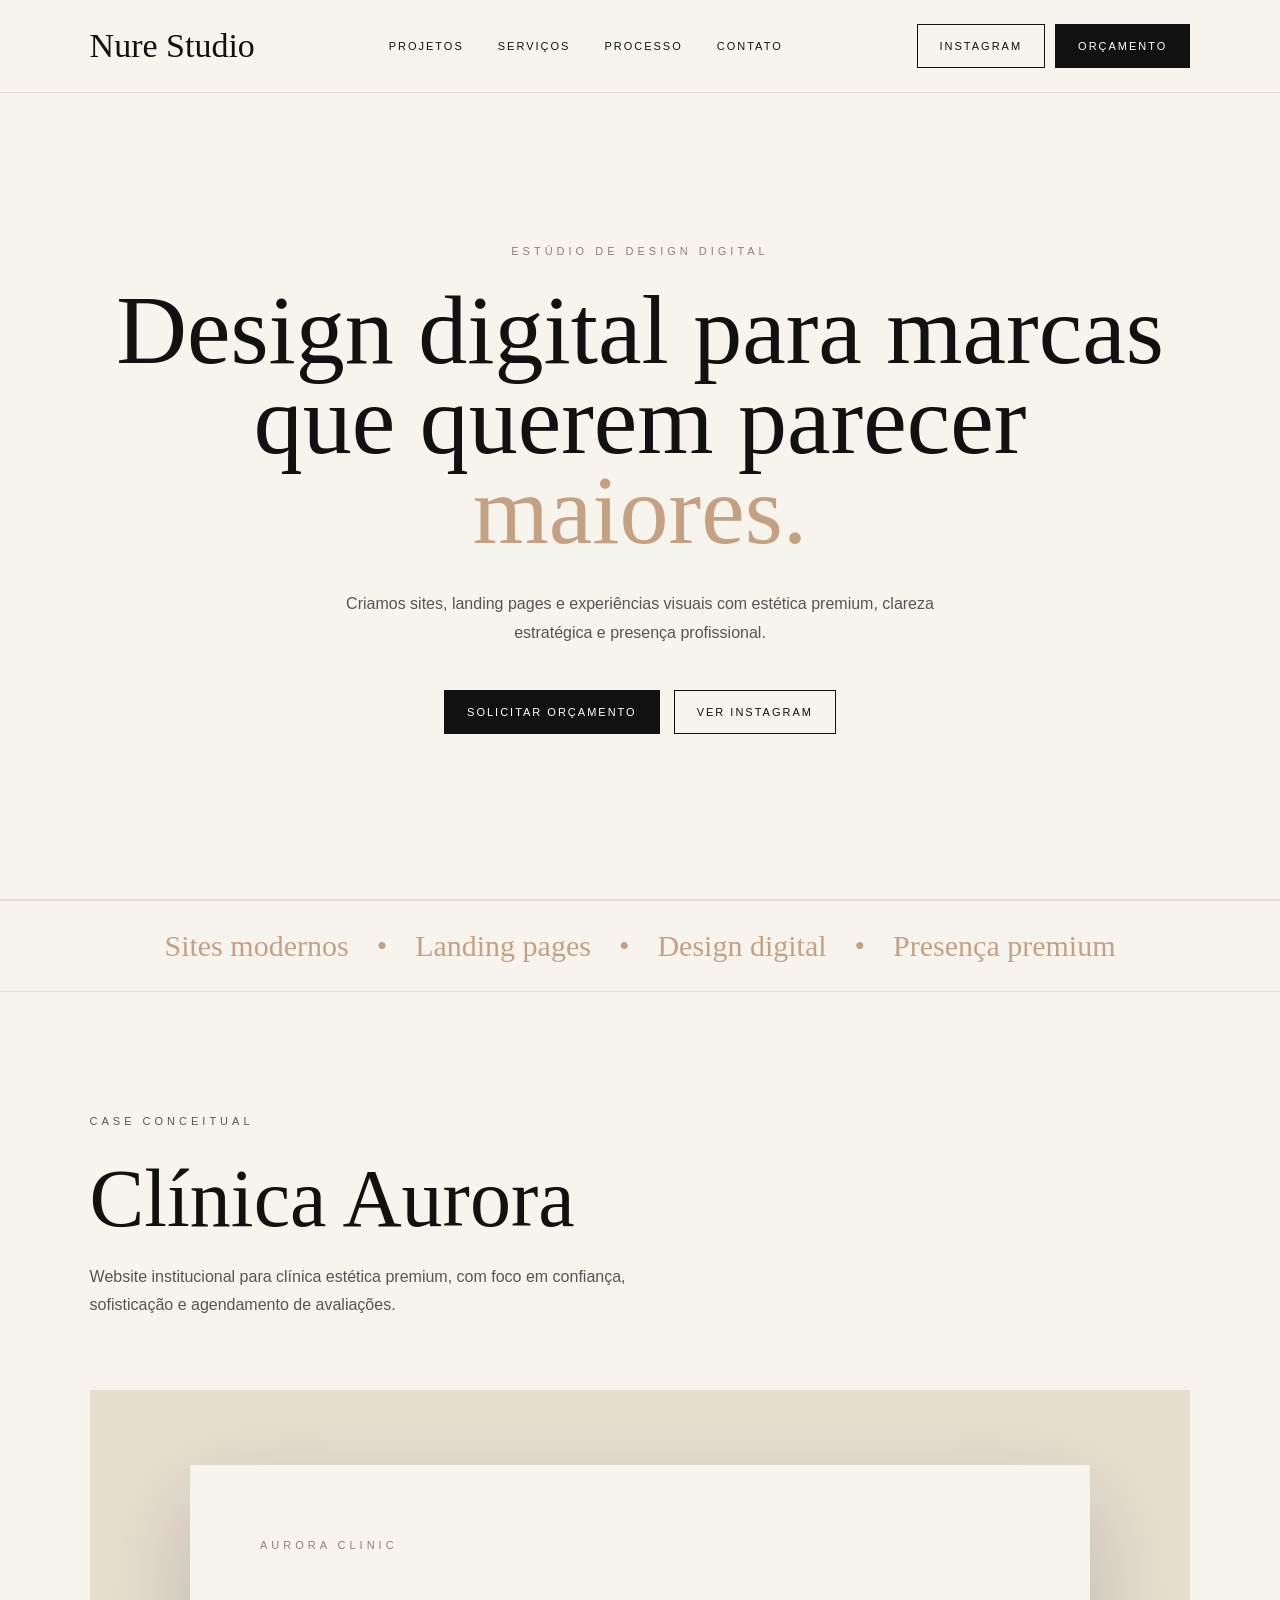
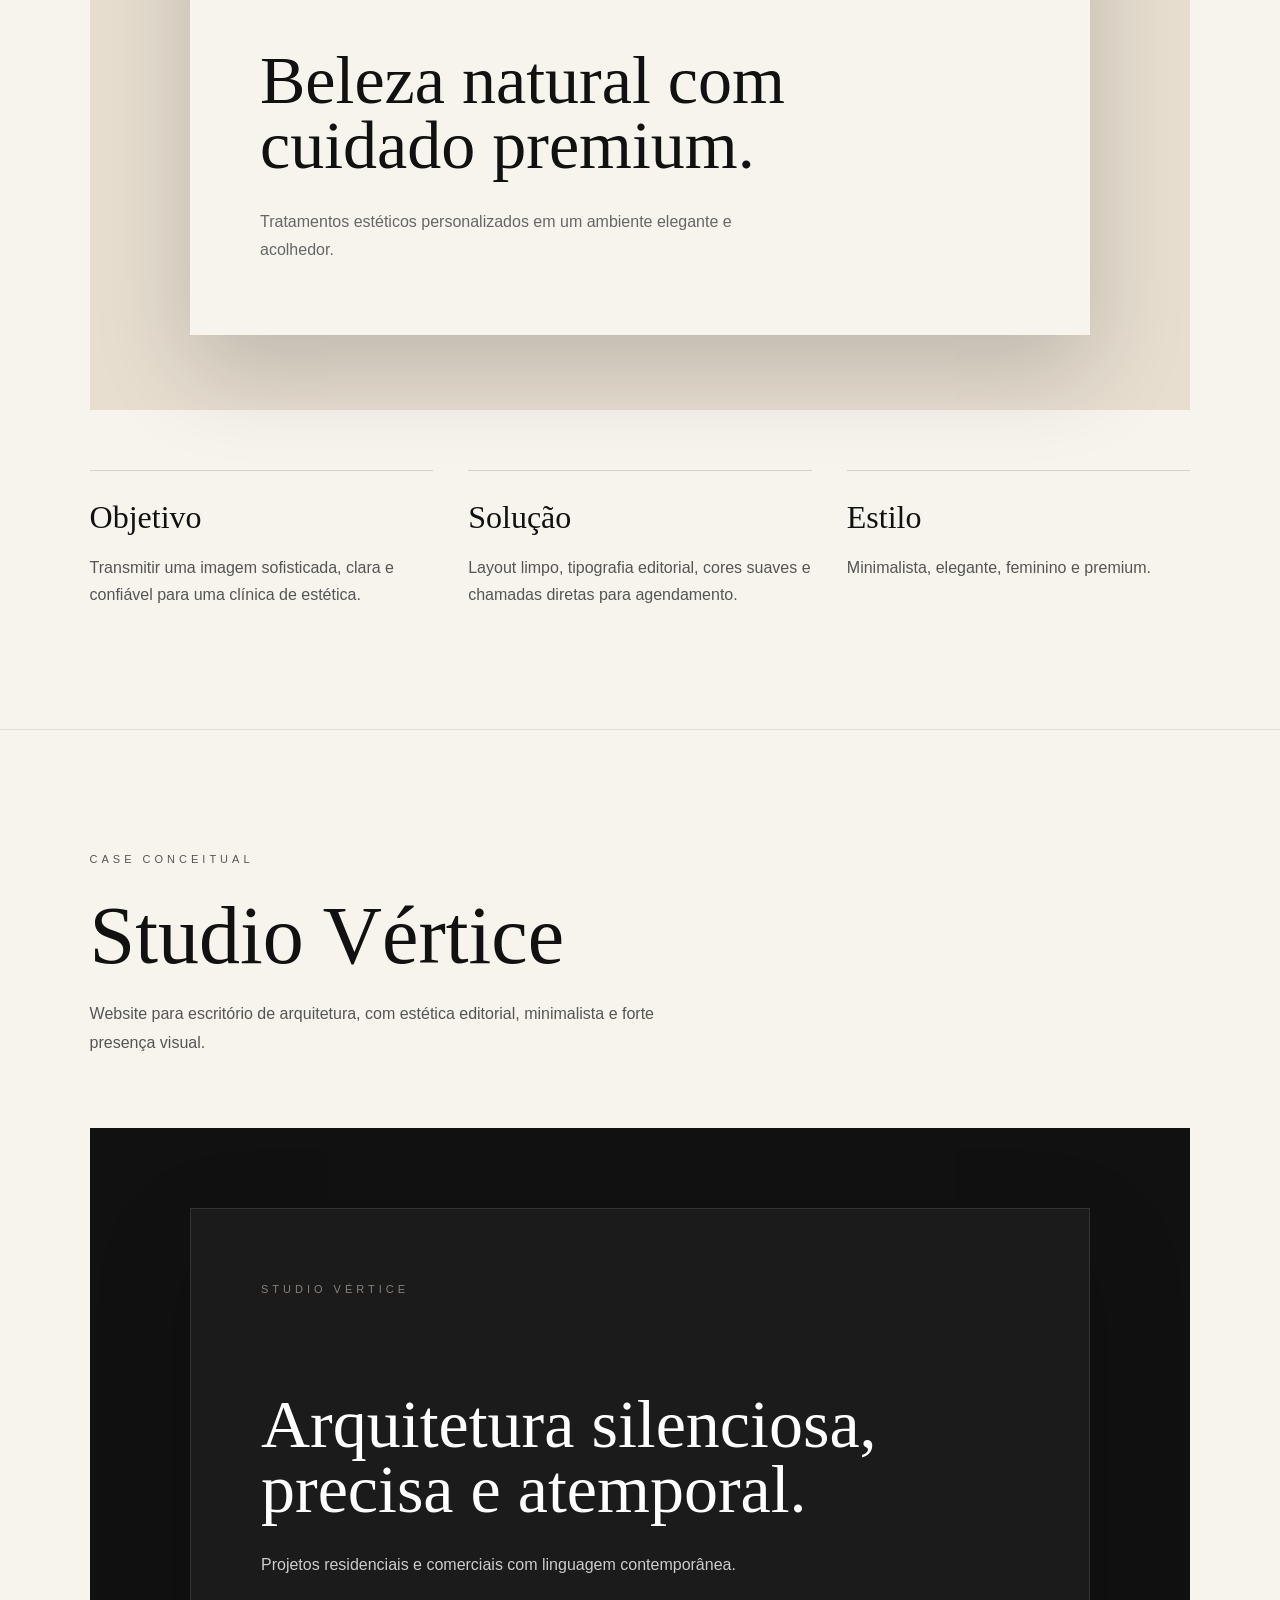
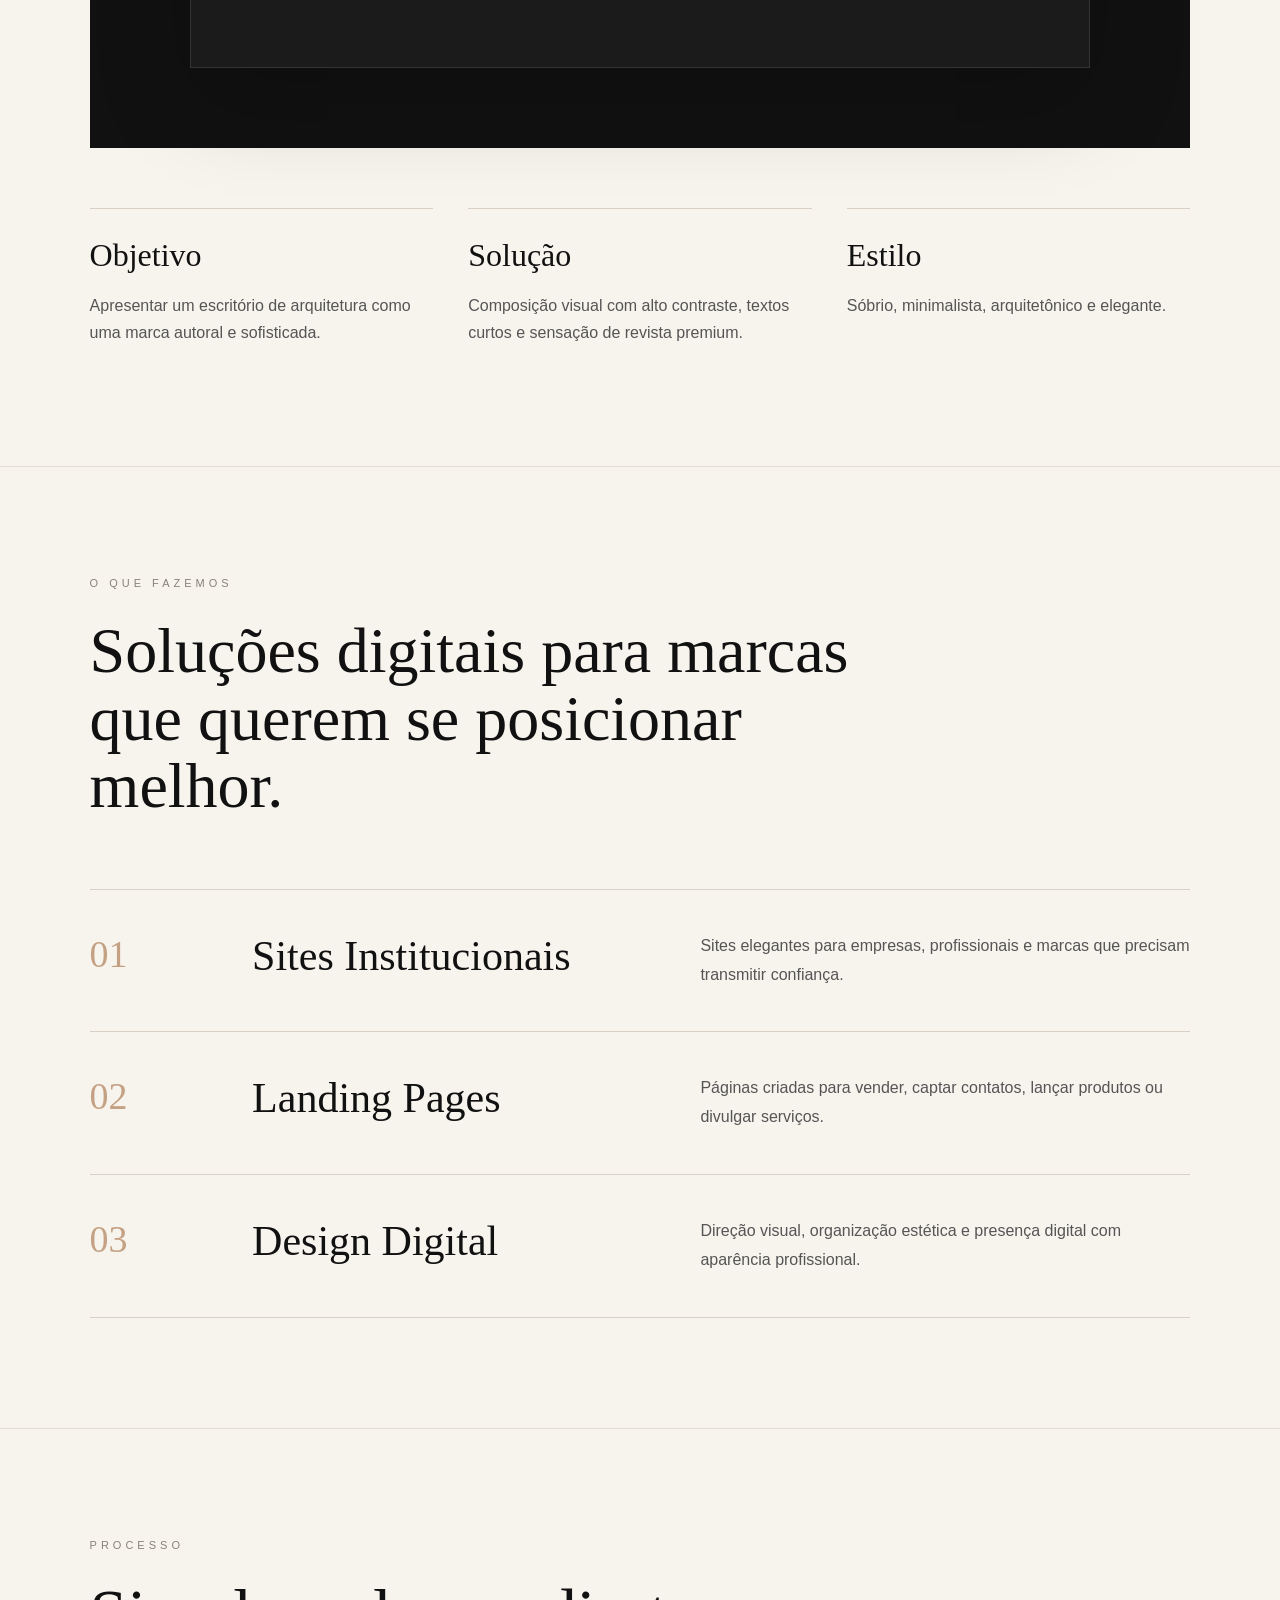
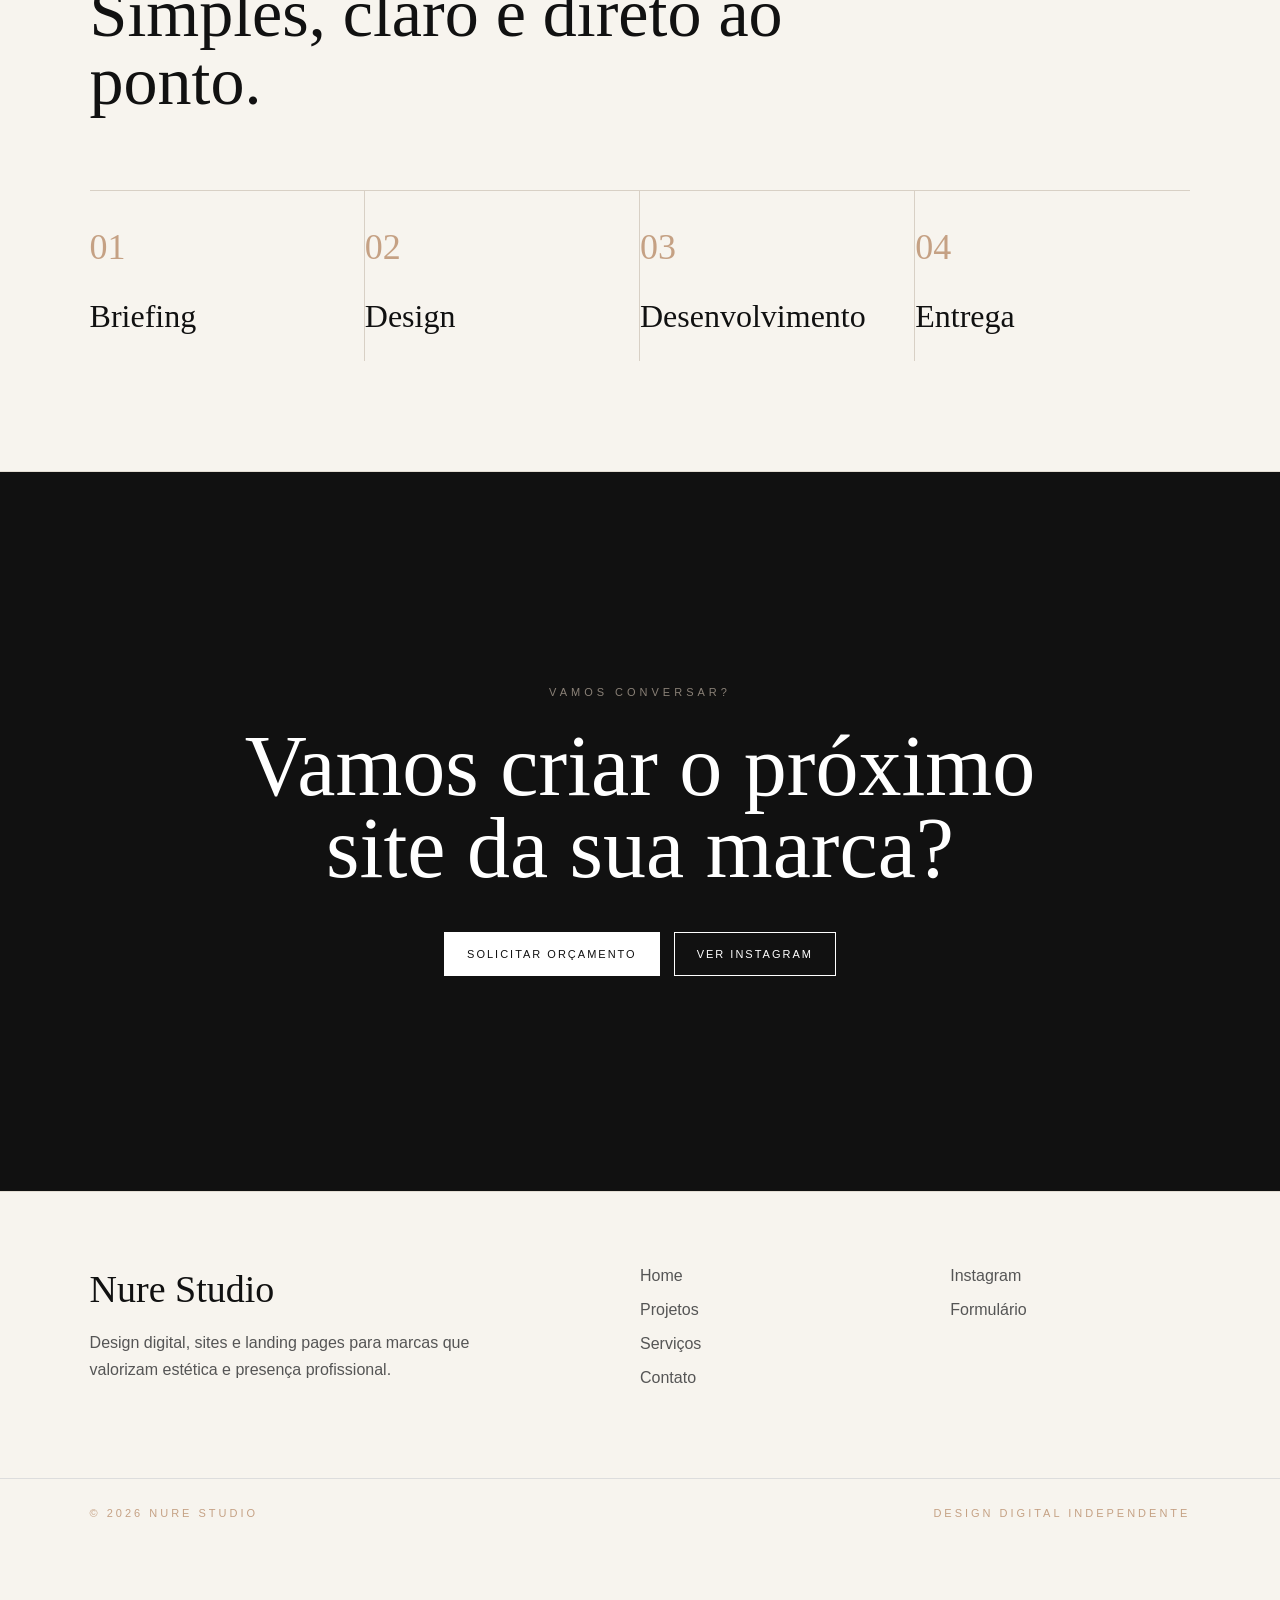
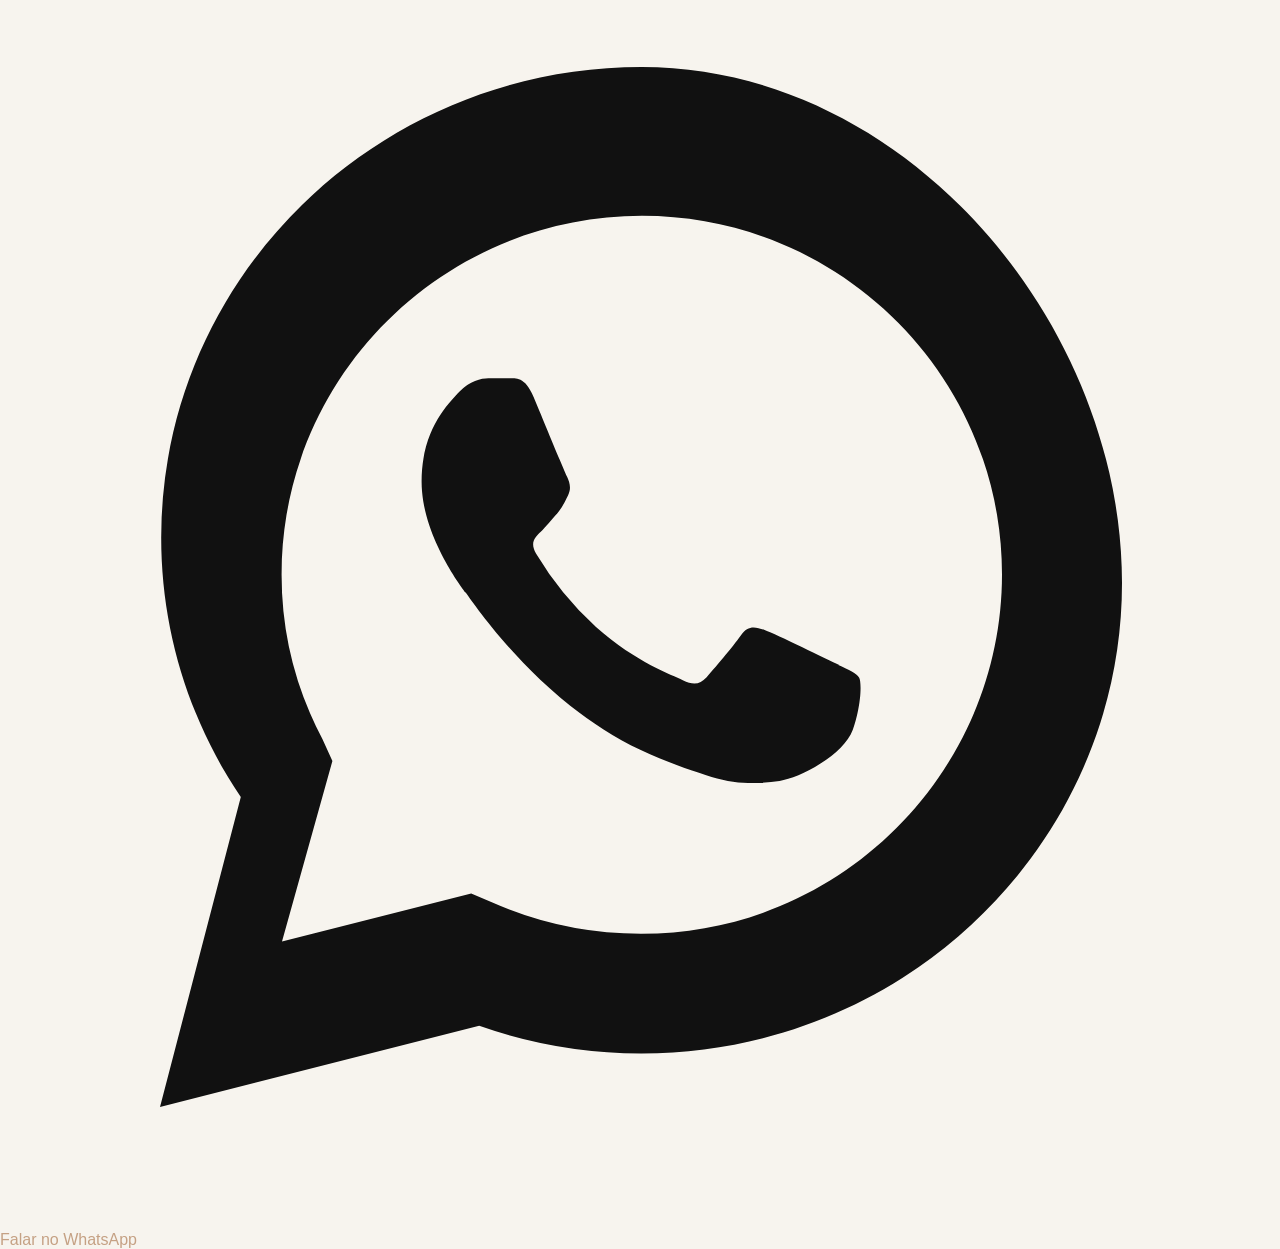
==== commit 05eb56c8: "Adicionar botão do WhatsApp" ====
--- a/index.html
+++ b/index.html
@@ -223,5 +223,23 @@
   <span>Design digital independente</span>
 </div>
 
+<!-- BOTÃO FLUTUANTE DO WHATSAPP -->
+<a
+  href="https://wa.me/5563991304625?text=Olá%21%20Vim%20pelo%20site%20da%20Nure%20Studio%20e%20gostaria%20de%20solicitar%20um%20orçamento."
+  class="whatsapp-flutuante"
+  target="_blank"
+  rel="noopener noreferrer"
+  aria-label="Falar com a Nure Studio pelo WhatsApp"
+>
+  <svg viewBox="0 0 32 32" aria-hidden="true">
+    <path
+      fill="currentColor"
+      d="M16.04 3C9.42 3 4.03 8.27 4.03 14.76c0 2.31.69 4.57 1.99 6.49L4 29l7.98-2.03a12.2 12.2 0 0 0 4.05.69h.01c6.62 0 12.01-5.27 12.01-11.76C28.05 9.41 22.66 3 16.04 3Zm0 21.67h-.01a9.23 9.23 0 0 1-3.72-.78l-.53-.23-4.73 1.2 1.26-4.51-.25-.55a8.78 8.78 0 0 1-1.02-4.12c0-4.94 4.04-8.96 9.01-8.96 4.96 0 9 4.02 9 8.96 0 4.95-4.04 8.99-9.01 8.99Zm4.94-6.72c-.27-.13-1.6-.78-1.85-.87-.25-.09-.43-.13-.61.13-.18.26-.7.87-.86 1.05-.16.17-.32.2-.59.07-.27-.14-1.14-.42-2.17-1.33a8.2 8.2 0 0 1-1.5-1.84c-.16-.27-.02-.41.12-.54.12-.12.27-.31.41-.46.13-.16.18-.27.27-.45.09-.17.04-.33-.02-.46-.07-.13-.61-1.46-.84-2-.22-.53-.45-.46-.61-.47h-.52c-.18 0-.47.07-.72.33-.25.27-.95.92-.95 2.25 0 1.32.97 2.6 1.1 2.78.14.17 1.9 2.88 4.61 4.04.64.28 1.15.44 1.54.57.65.2 1.23.17 1.7.1.52-.08 1.6-.65 1.83-1.28.22-.64.22-1.19.16-1.3-.07-.12-.25-.19-.52-.32Z"
+    />
+  </svg>
+
+  <span>Falar no WhatsApp</span>
+</a>
+
 </body>
 </html>
--- a/style.css
+++ b/style.css
@@ -709,4 +709,74 @@
     flex-direction:column;
     padding:25px 5%;
   }
+  /* BOTÃO FLUTUANTE DO WHATSAPP */
+
+.whatsapp-flutuante{
+  position:fixed;
+  right:24px;
+  bottom:24px;
+  z-index:9999;
+
+  display:flex;
+  align-items:center;
+  justify-content:center;
+  gap:10px;
+
+  padding:14px 20px;
+  border-radius:50px;
+
+  background:#25D366;
+  color:#fff;
+
+  font-family:Arial,sans-serif;
+  font-size:13px;
+  font-weight:bold;
+  letter-spacing:.5px;
+
+  box-shadow:0 10px 30px rgba(0,0,0,.25);
+
+  transition:
+    transform .3s ease,
+    box-shadow .3s ease,
+    background .3s ease;
+}
+
+.whatsapp-flutuante span{
+  color:#fff;
+}
+
+.whatsapp-flutuante svg{
+  width:26px;
+  height:26px;
+  flex-shrink:0;
+}
+
+.whatsapp-flutuante:hover{
+  background:#1ebe5d;
+  color:#fff;
+  transform:translateY(-4px);
+  box-shadow:0 14px 35px rgba(0,0,0,.32);
+}
+
+@media(max-width:700px){
+  .whatsapp-flutuante{
+    right:16px;
+    bottom:16px;
+
+    width:58px;
+    height:58px;
+
+    padding:0;
+    border-radius:50%;
+  }
+
+  .whatsapp-flutuante span{
+    display:none;
+  }
+
+  .whatsapp-flutuante svg{
+    width:29px;
+    height:29px;
+  }
+}
 }
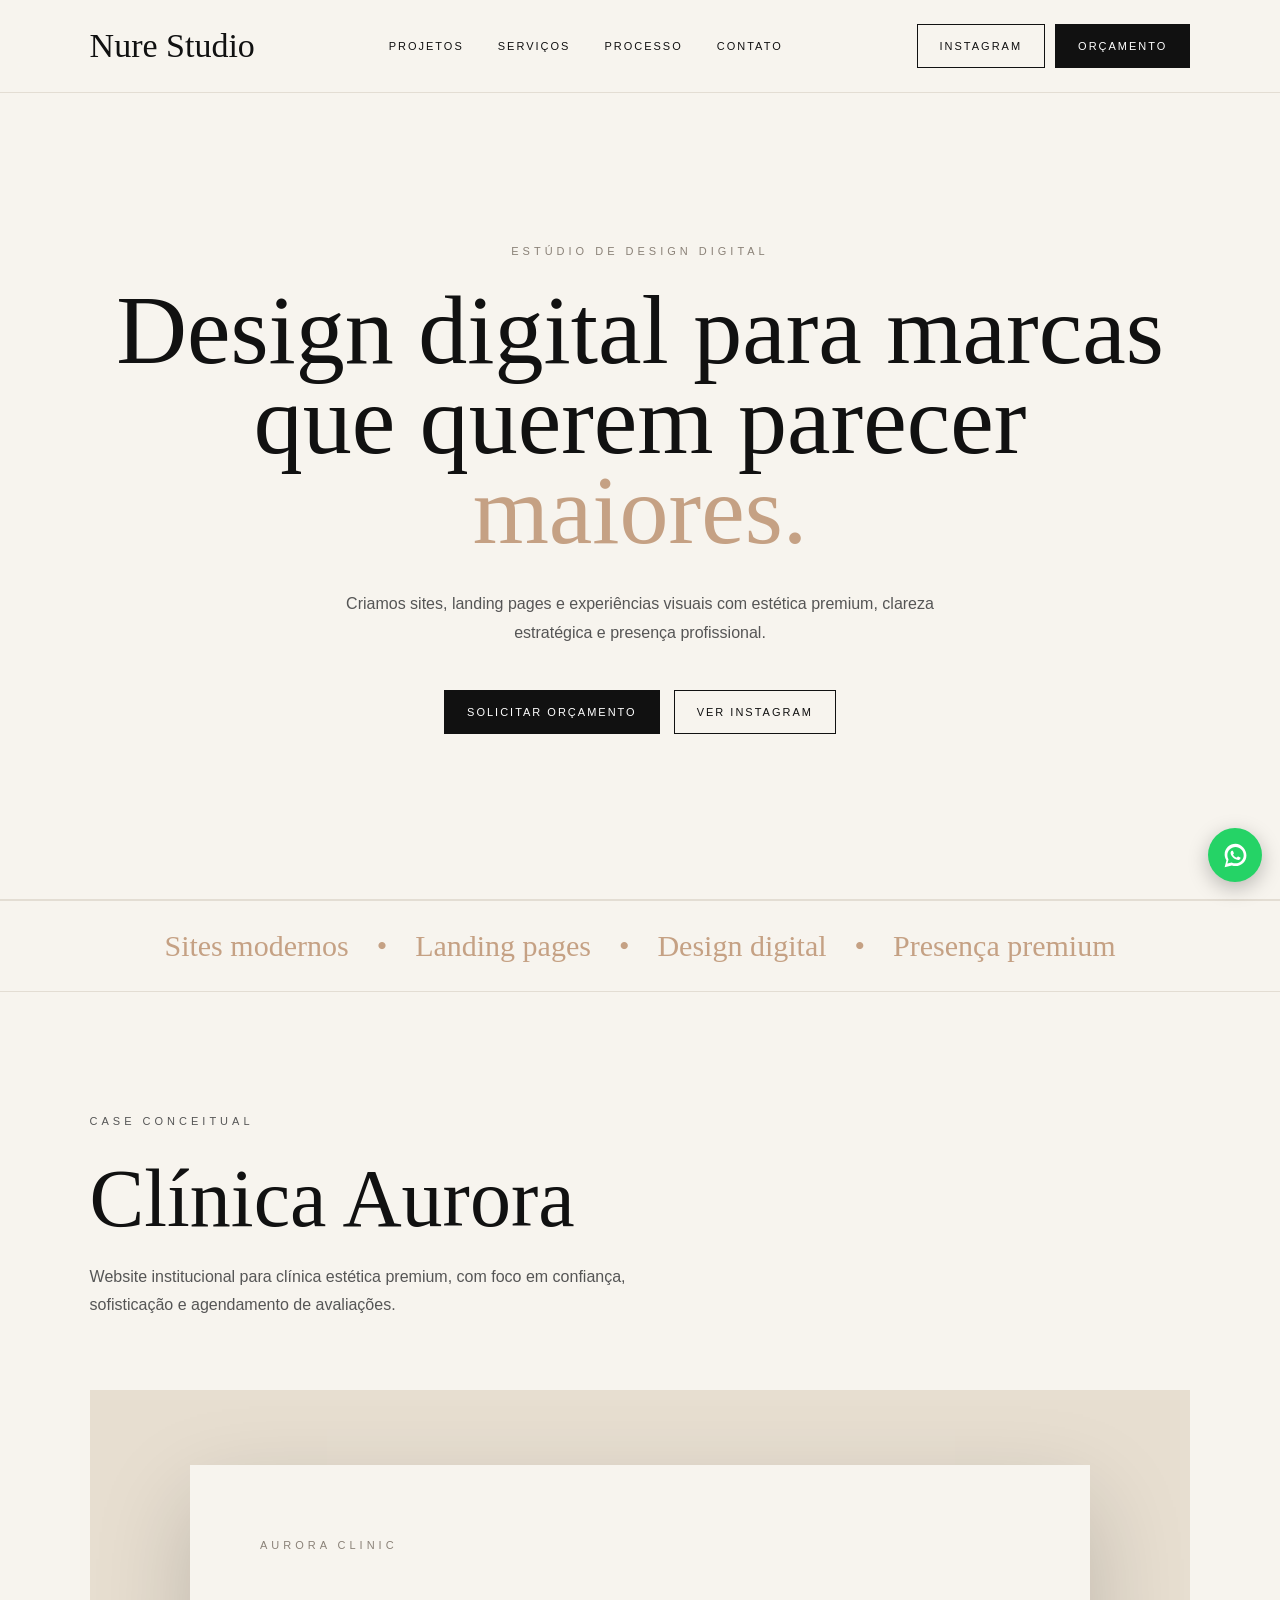
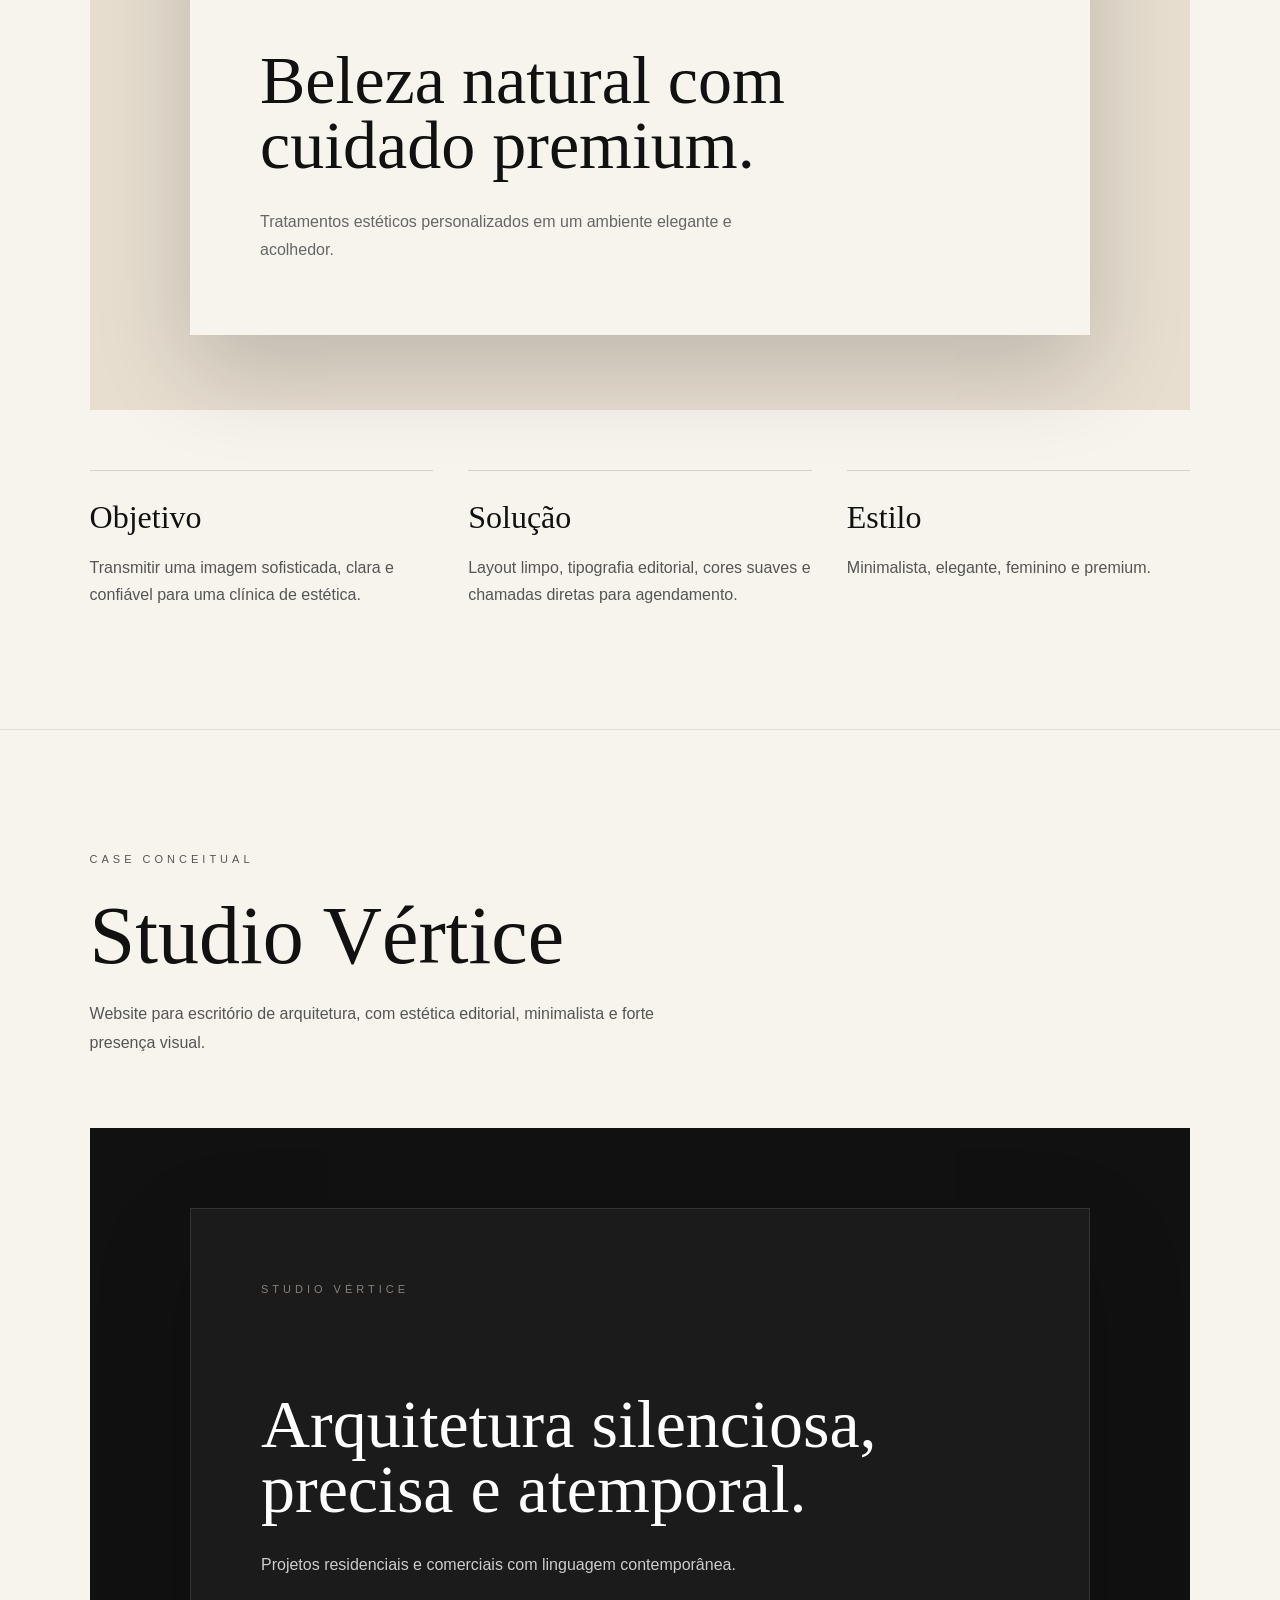
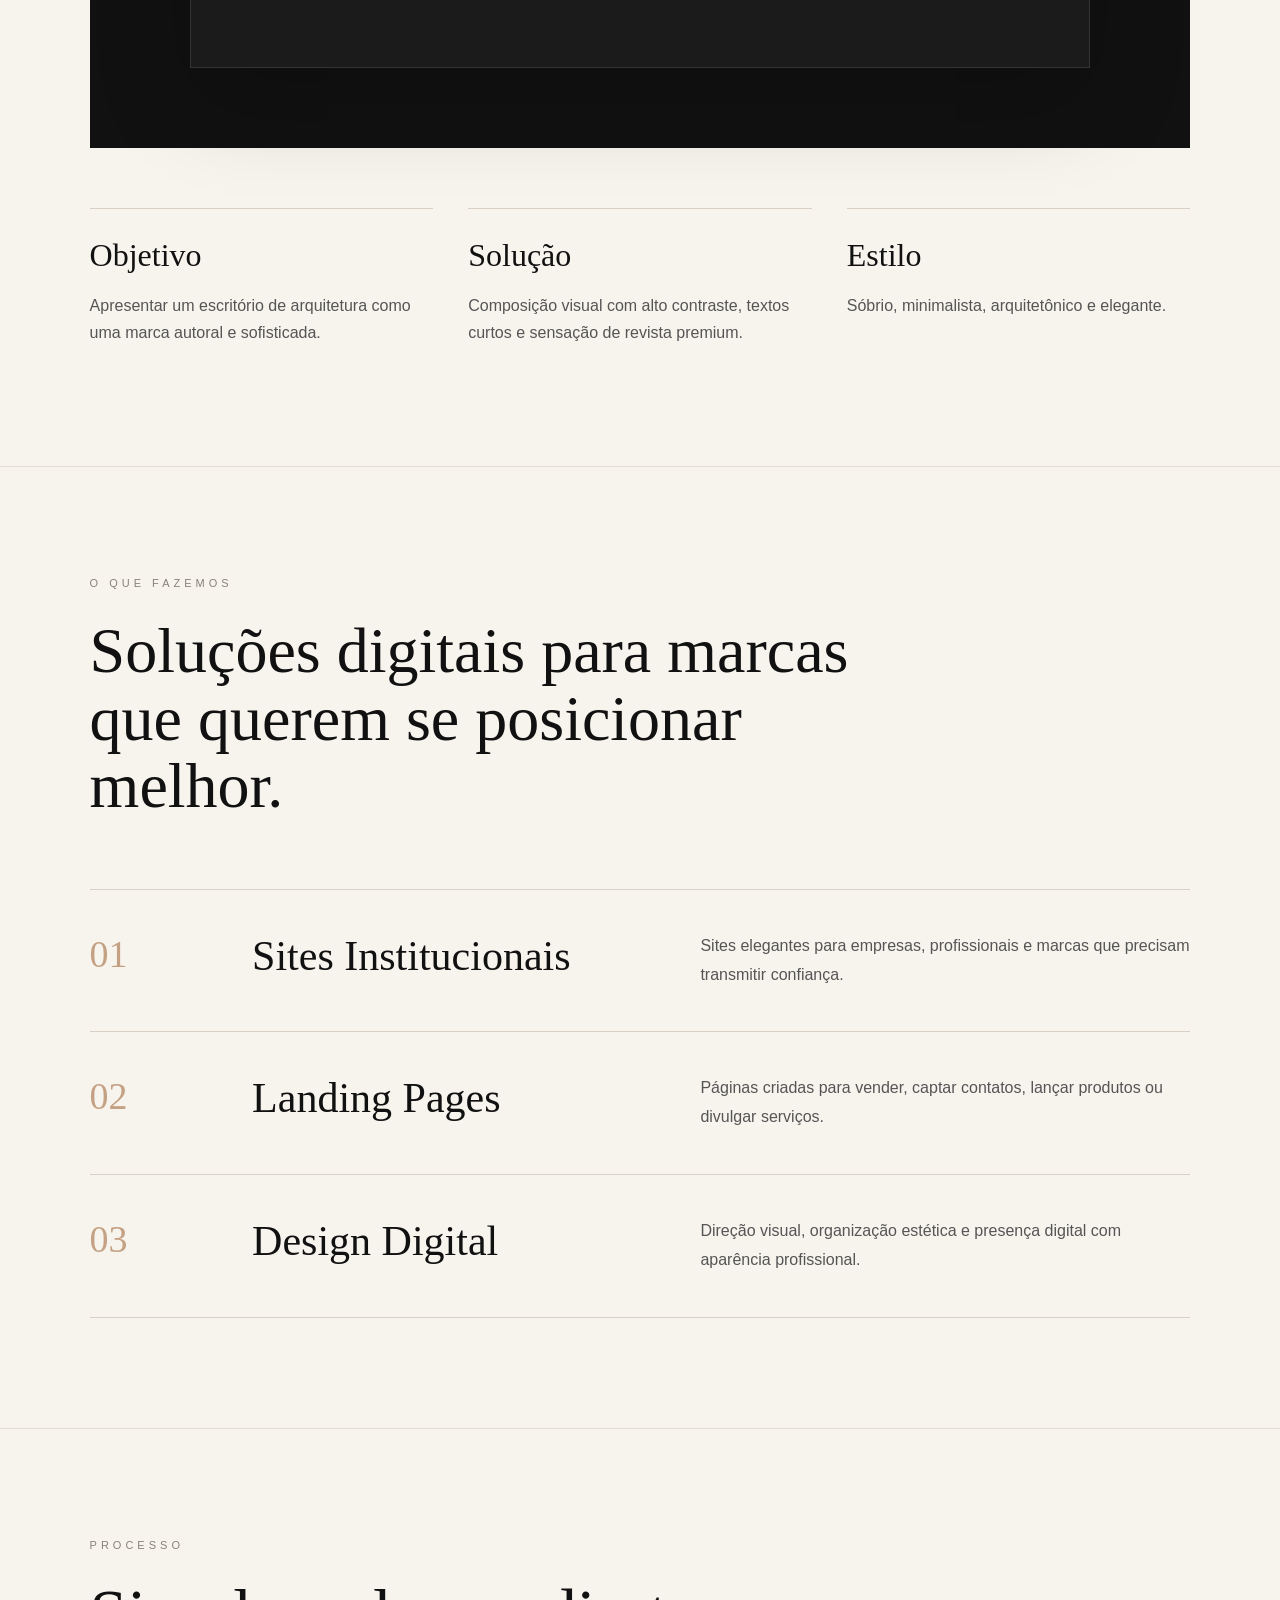
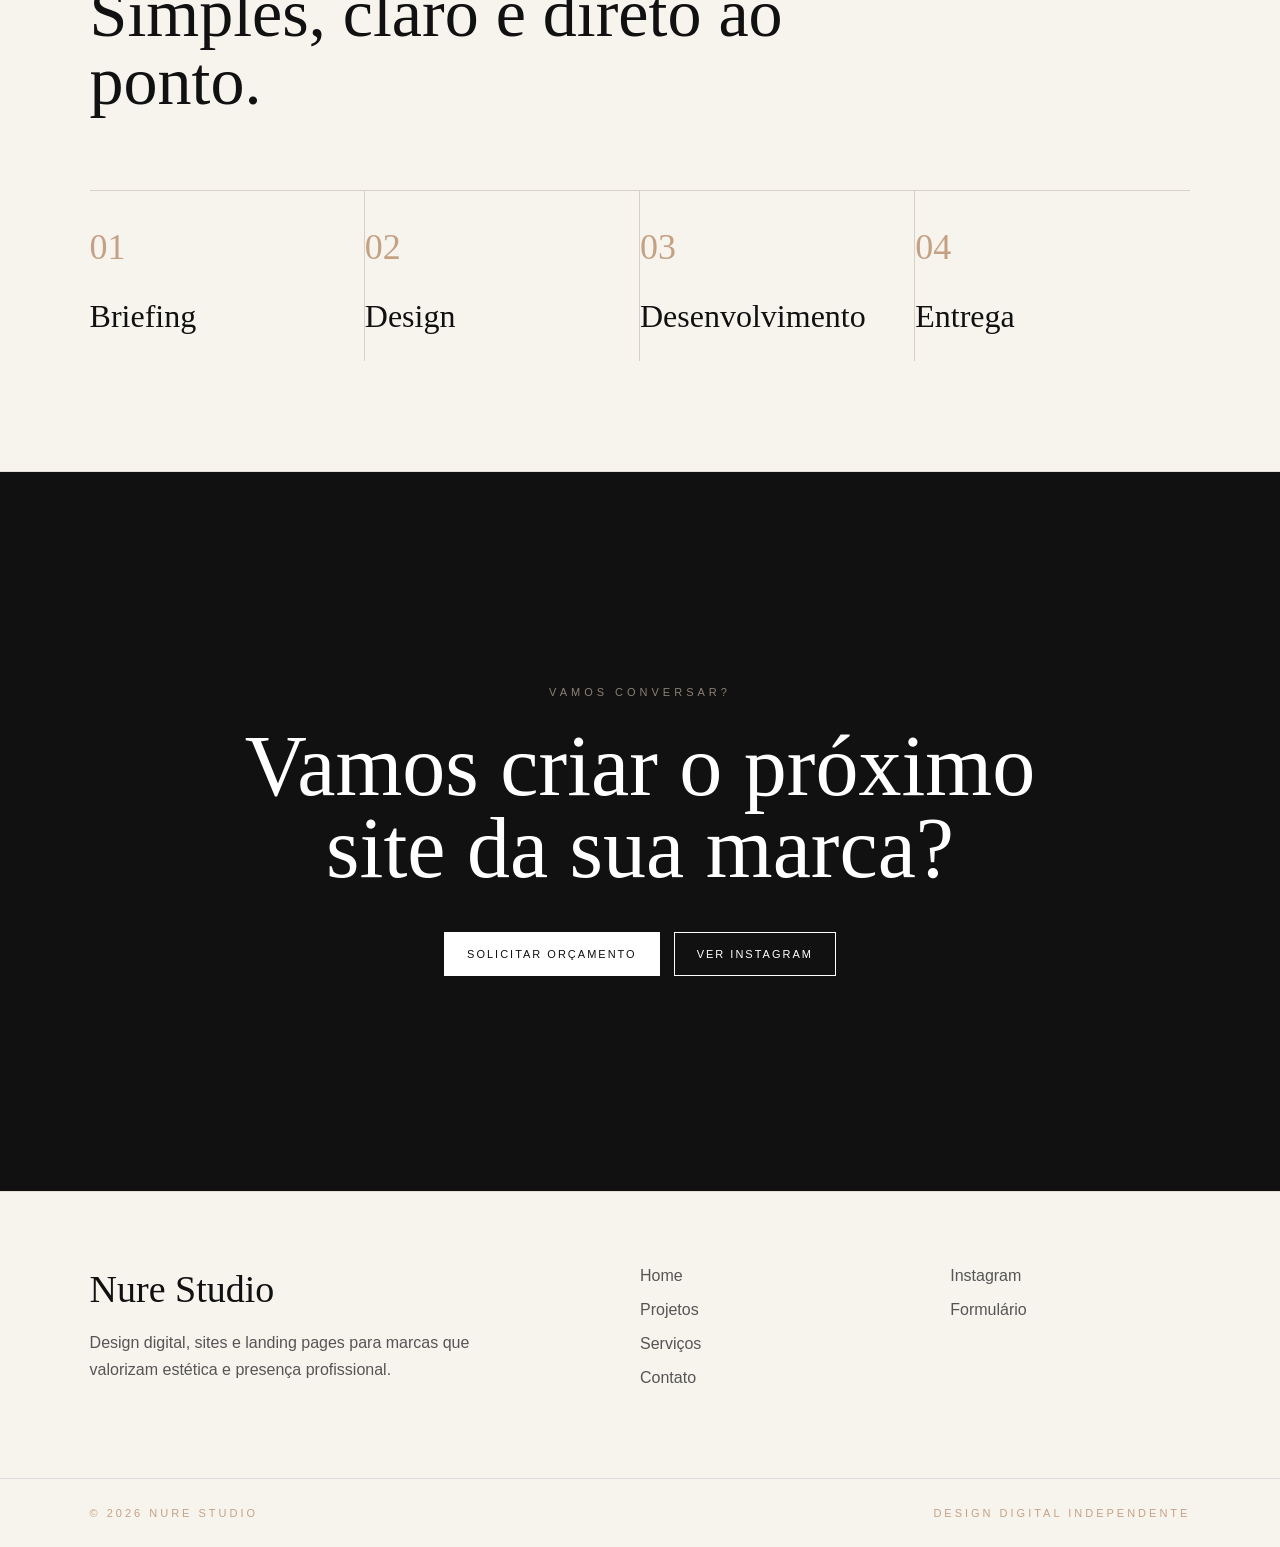
==== commit ce37998f: "Alteração do botão" ====
--- a/index.html
+++ b/index.html
@@ -222,23 +222,41 @@
   <span>© 2026 Nure Studio</span>
   <span>Design digital independente</span>
 </div>
-
-<!-- BOTÃO FLUTUANTE DO WHATSAPP -->
+<!-- BOTÃO PEQUENO E FLUTUANTE DO WHATSAPP -->
 <a
   href="https://wa.me/5563991304625?text=Olá%21%20Vim%20pelo%20site%20da%20Nure%20Studio%20e%20gostaria%20de%20solicitar%20um%20orçamento."
-  class="whatsapp-flutuante"
   target="_blank"
   rel="noopener noreferrer"
   aria-label="Falar com a Nure Studio pelo WhatsApp"
+  style="
+    position: fixed;
+    right: 18px;
+    bottom: 18px;
+    width: 54px;
+    height: 54px;
+    border-radius: 50%;
+    background: #25D366;
+    color: #ffffff;
+    display: flex;
+    align-items: center;
+    justify-content: center;
+    z-index: 999999;
+    box-shadow: 0 6px 20px rgba(0,0,0,0.25);
+    text-decoration: none;
+  "
 >
-  <svg viewBox="0 0 32 32" aria-hidden="true">
+  <svg
+    viewBox="0 0 32 32"
+    width="29"
+    height="29"
+    aria-hidden="true"
+    style="display:block;"
+  >
     <path
-      fill="currentColor"
+      fill="#ffffff"
       d="M16.04 3C9.42 3 4.03 8.27 4.03 14.76c0 2.31.69 4.57 1.99 6.49L4 29l7.98-2.03a12.2 12.2 0 0 0 4.05.69h.01c6.62 0 12.01-5.27 12.01-11.76C28.05 9.41 22.66 3 16.04 3Zm0 21.67h-.01a9.23 9.23 0 0 1-3.72-.78l-.53-.23-4.73 1.2 1.26-4.51-.25-.55a8.78 8.78 0 0 1-1.02-4.12c0-4.94 4.04-8.96 9.01-8.96 4.96 0 9 4.02 9 8.96 0 4.95-4.04 8.99-9.01 8.99Zm4.94-6.72c-.27-.13-1.6-.78-1.85-.87-.25-.09-.43-.13-.61.13-.18.26-.7.87-.86 1.05-.16.17-.32.2-.59.07-.27-.14-1.14-.42-2.17-1.33a8.2 8.2 0 0 1-1.5-1.84c-.16-.27-.02-.41.12-.54.12-.12.27-.31.41-.46.13-.16.18-.27.27-.45.09-.17.04-.33-.02-.46-.07-.13-.61-1.46-.84-2-.22-.53-.45-.46-.61-.47h-.52c-.18 0-.47.07-.72.33-.25.27-.95.92-.95 2.25 0 1.32.97 2.6 1.1 2.78.14.17 1.9 2.88 4.61 4.04.64.28 1.15.44 1.54.57.65.2 1.23.17 1.7.1.52-.08 1.6-.65 1.83-1.28.22-.64.22-1.19.16-1.3-.07-.12-.25-.19-.52-.32Z"
     />
   </svg>
-
-  <span>Falar no WhatsApp</span>
 </a>
 
 </body>
--- a/style.css
+++ b/style.css
@@ -712,10 +712,10 @@
   /* BOTÃO FLUTUANTE DO WHATSAPP */
 
 .whatsapp-flutuante{
-  position:fixed;
-  right:24px;
-  bottom:24px;
-  z-index:9999;
+  position:fixed !important;
+  right:22px !important;
+  bottom:22px !important;
+  z-index:99999 !important;
 
   display:flex;
   align-items:center;
@@ -726,47 +726,44 @@
   border-radius:50px;
 
   background:#25D366;
-  color:#fff;
+  color:#ffffff;
 
   font-family:Arial,sans-serif;
   font-size:13px;
-  font-weight:bold;
-  letter-spacing:.5px;
-
-  box-shadow:0 10px 30px rgba(0,0,0,.25);
-
-  transition:
-    transform .3s ease,
-    box-shadow .3s ease,
-    background .3s ease;
+  font-weight:700;
+  letter-spacing:.3px;
+
+  box-shadow:0 8px 25px rgba(0,0,0,.25);
+
+  transition:transform .3s ease, box-shadow .3s ease;
 }
 
 .whatsapp-flutuante span{
-  color:#fff;
+  color:#ffffff;
 }
 
 .whatsapp-flutuante svg{
-  width:26px;
-  height:26px;
+  width:27px;
+  height:27px;
   flex-shrink:0;
 }
 
 .whatsapp-flutuante:hover{
-  background:#1ebe5d;
-  color:#fff;
   transform:translateY(-4px);
-  box-shadow:0 14px 35px rgba(0,0,0,.32);
-}
+  box-shadow:0 12px 30px rgba(0,0,0,.32);
+}
+
+/* CELULAR */
 
 @media(max-width:700px){
   .whatsapp-flutuante{
-    right:16px;
-    bottom:16px;
+    right:16px !important;
+    bottom:16px !important;
 
     width:58px;
     height:58px;
-
     padding:0;
+
     border-radius:50%;
   }
 
@@ -775,8 +772,8 @@
   }
 
   .whatsapp-flutuante svg{
-    width:29px;
-    height:29px;
+    width:30px;
+    height:30px;
   }
 }
 }
